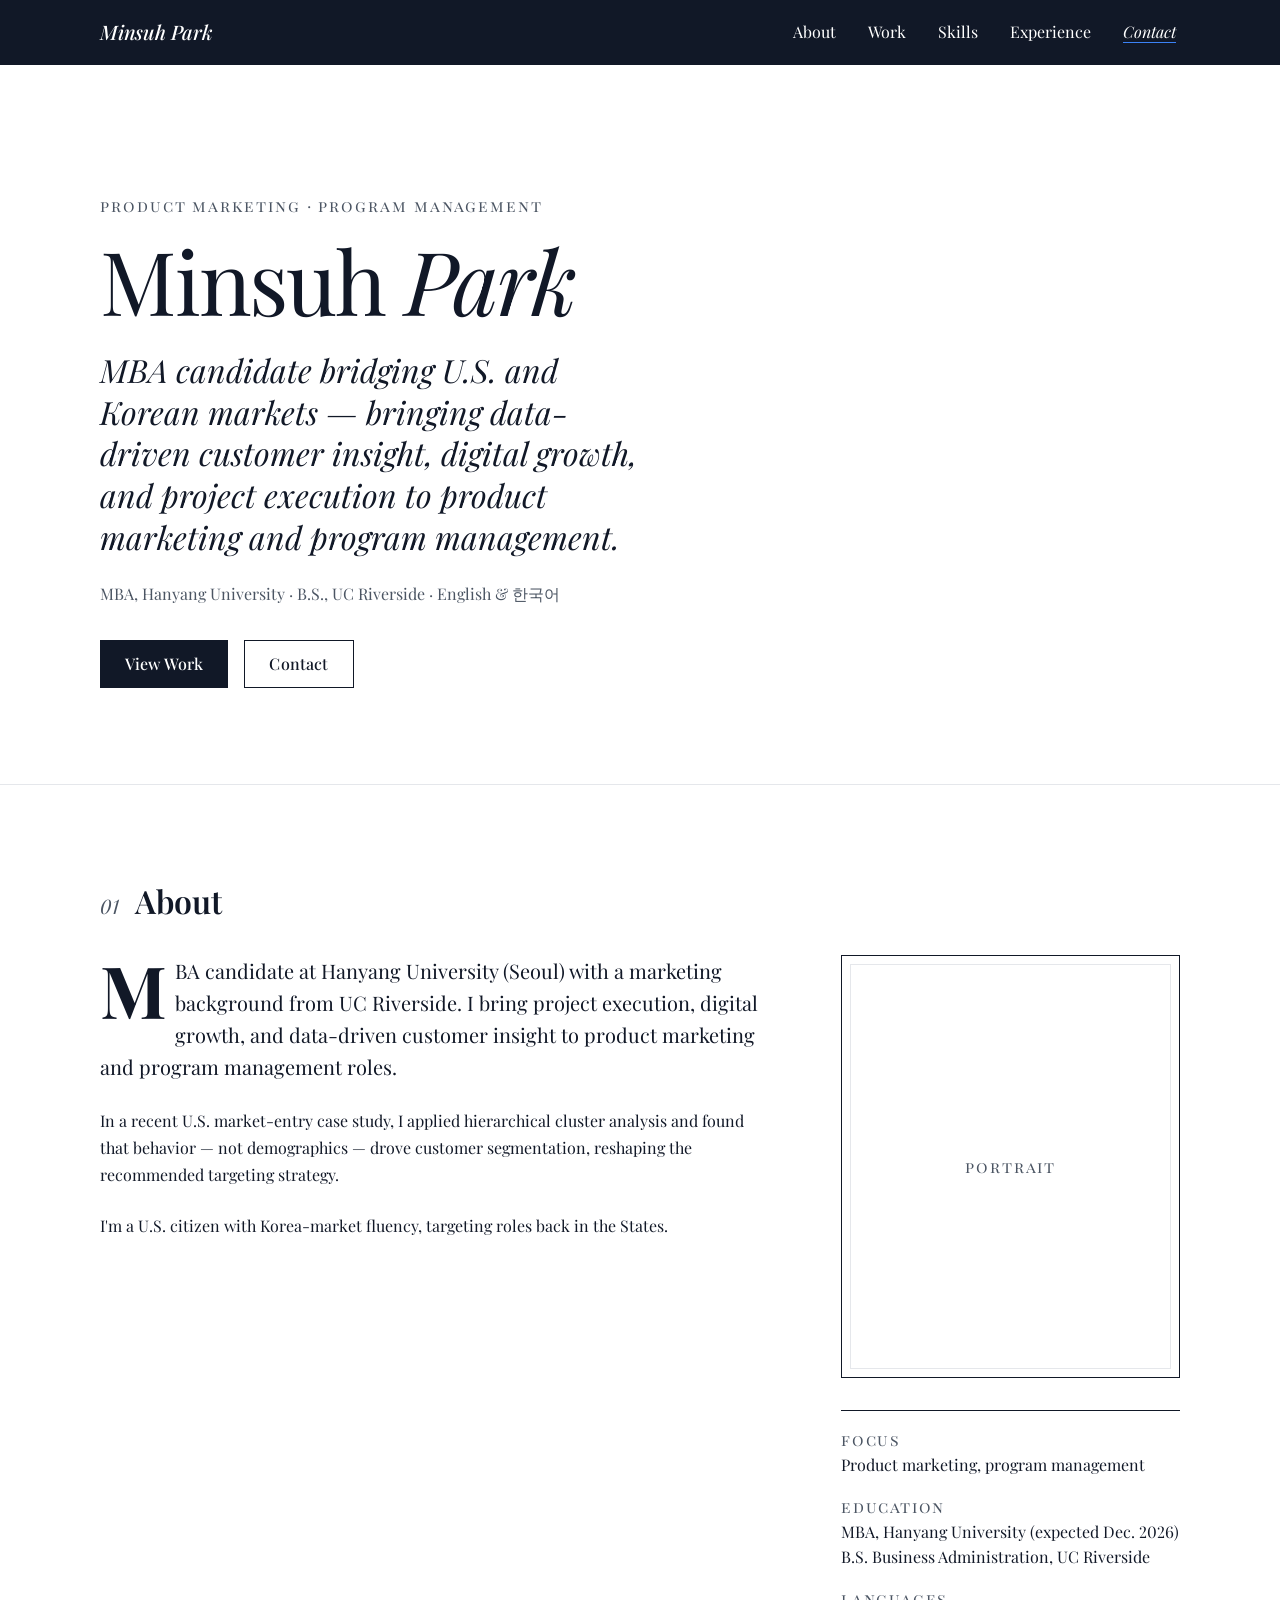
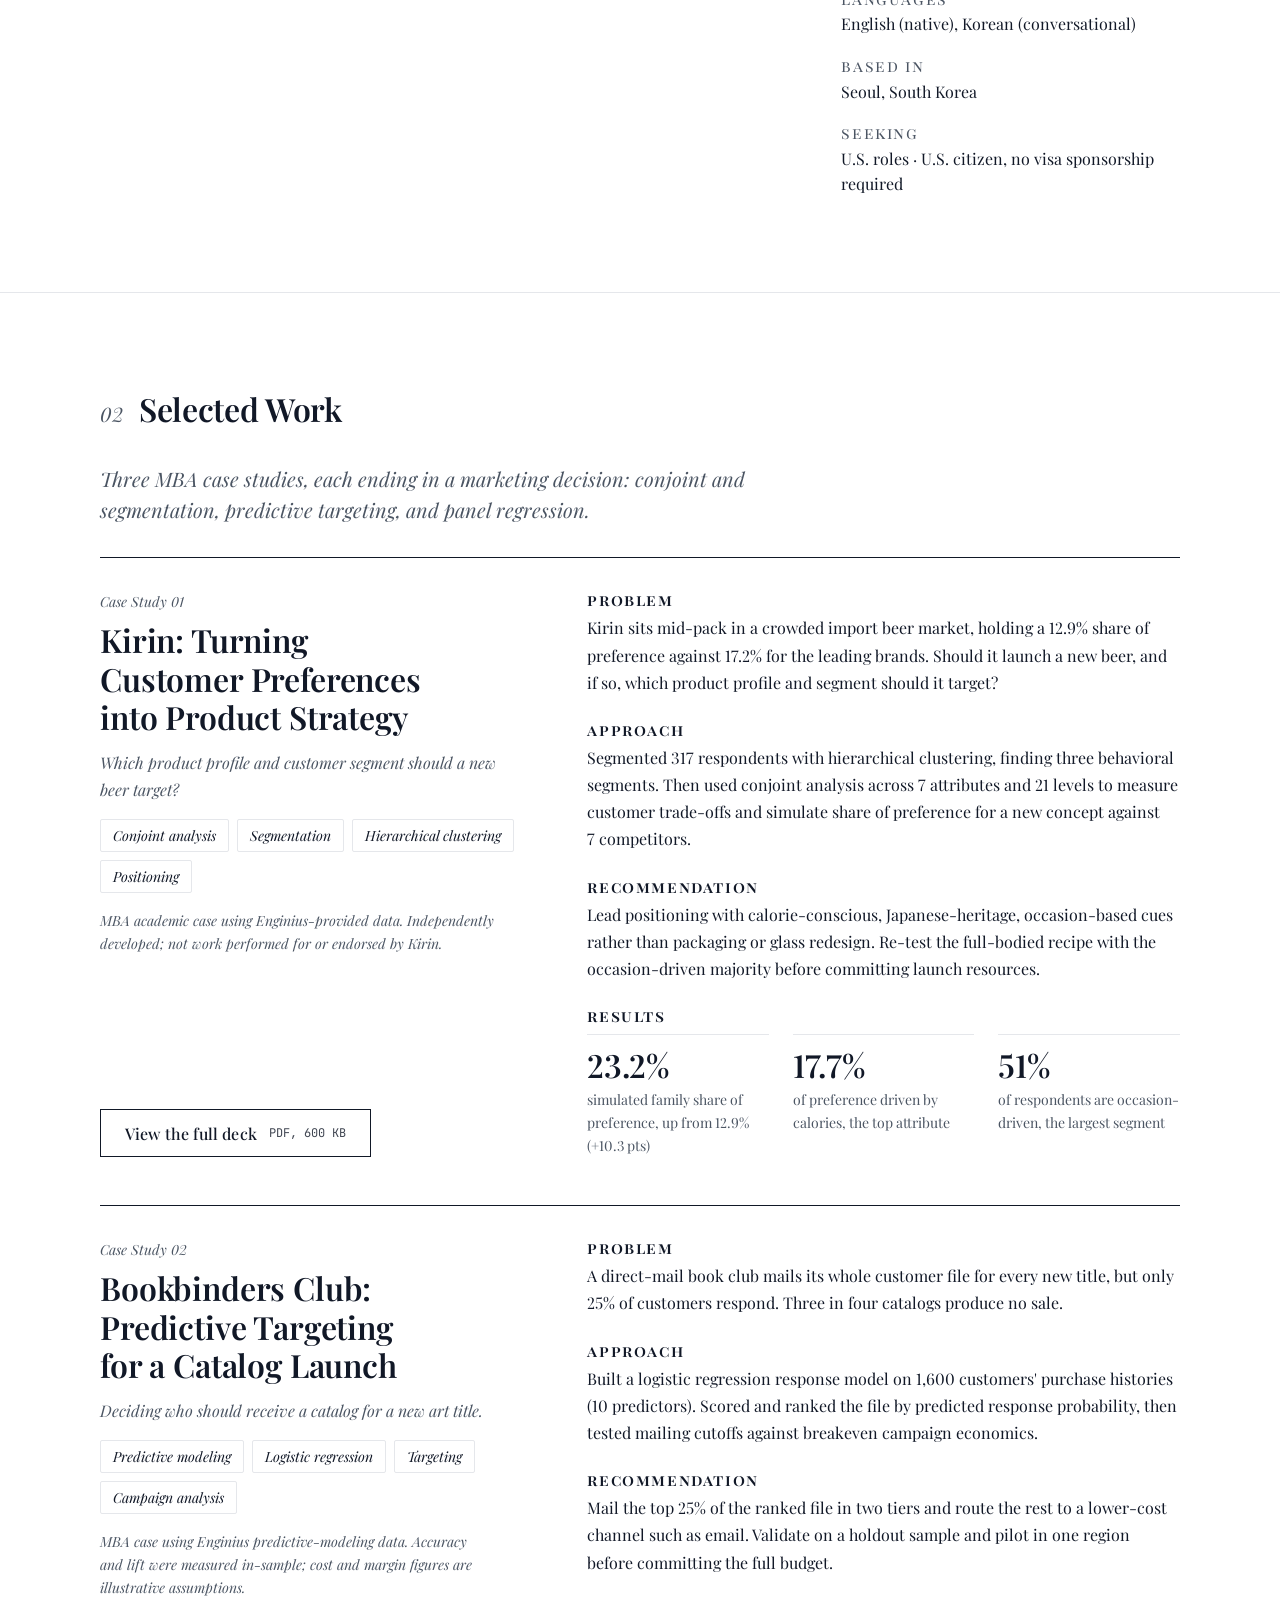
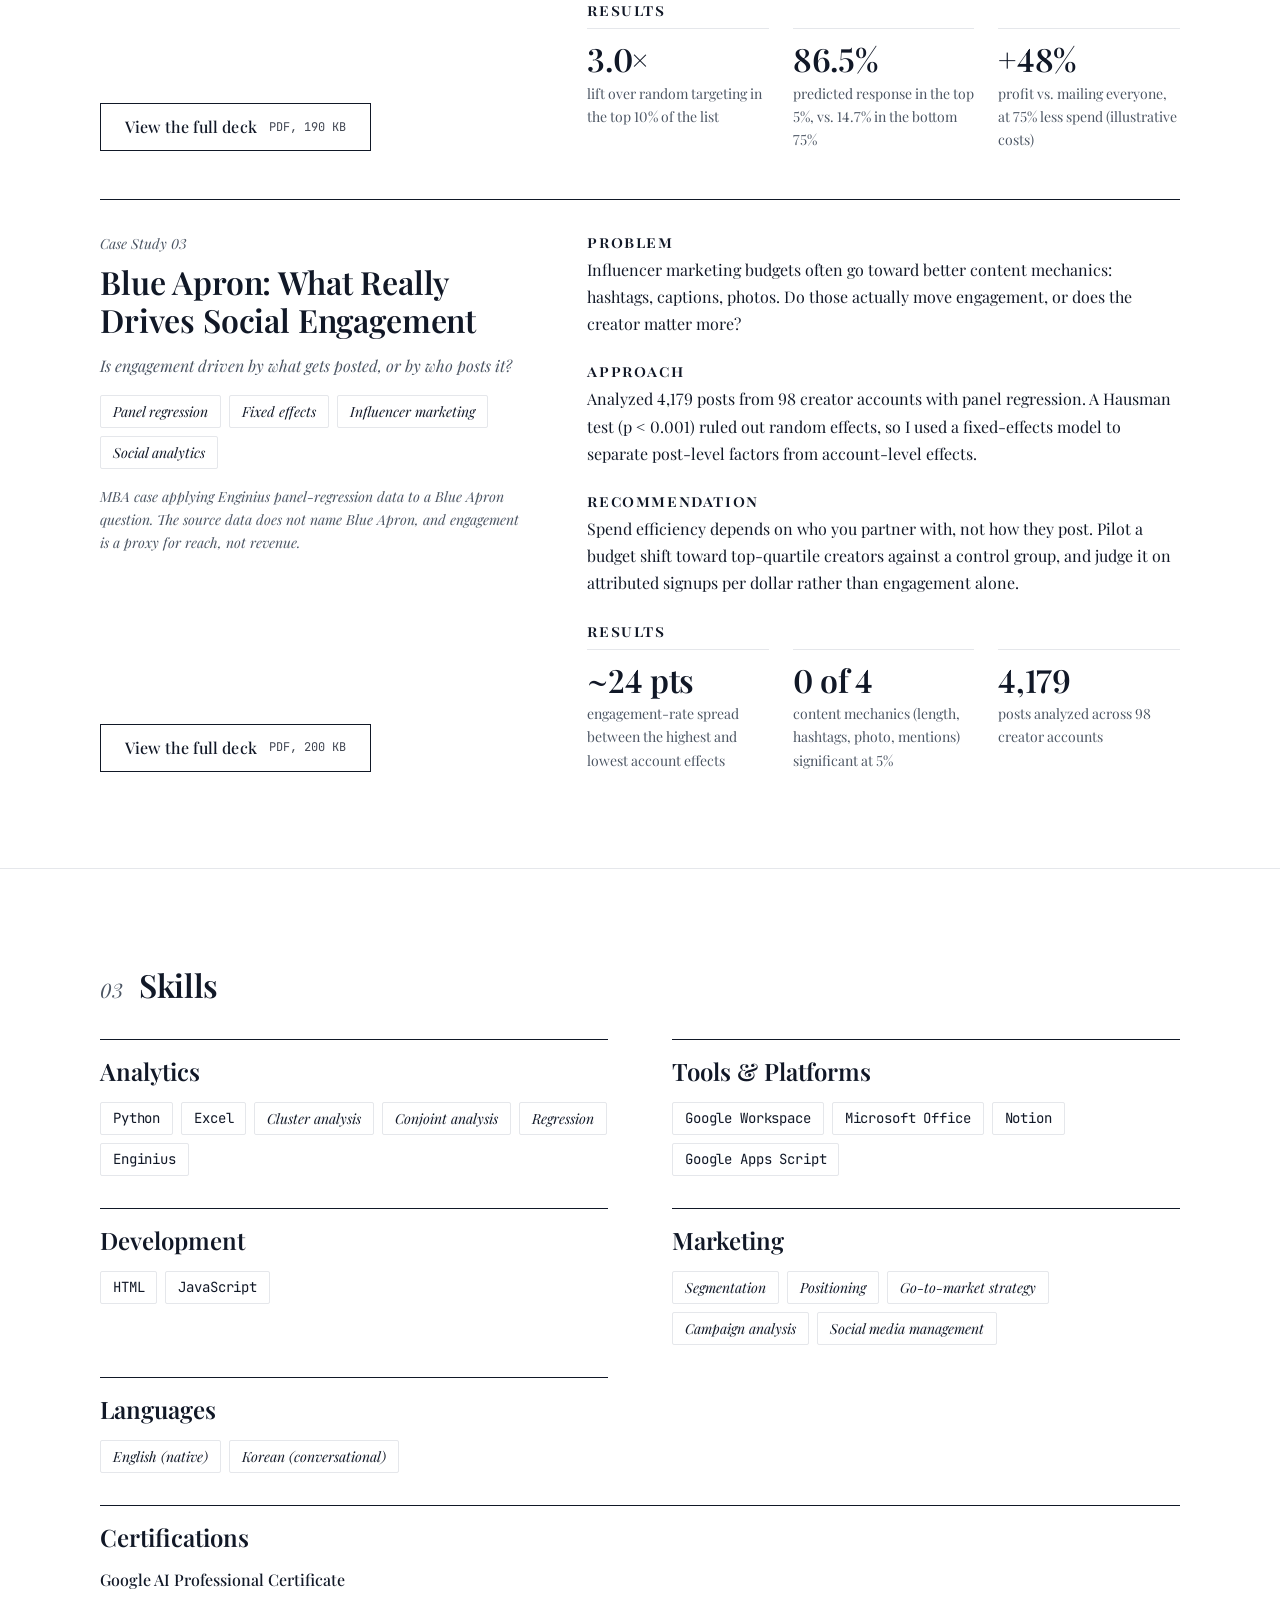
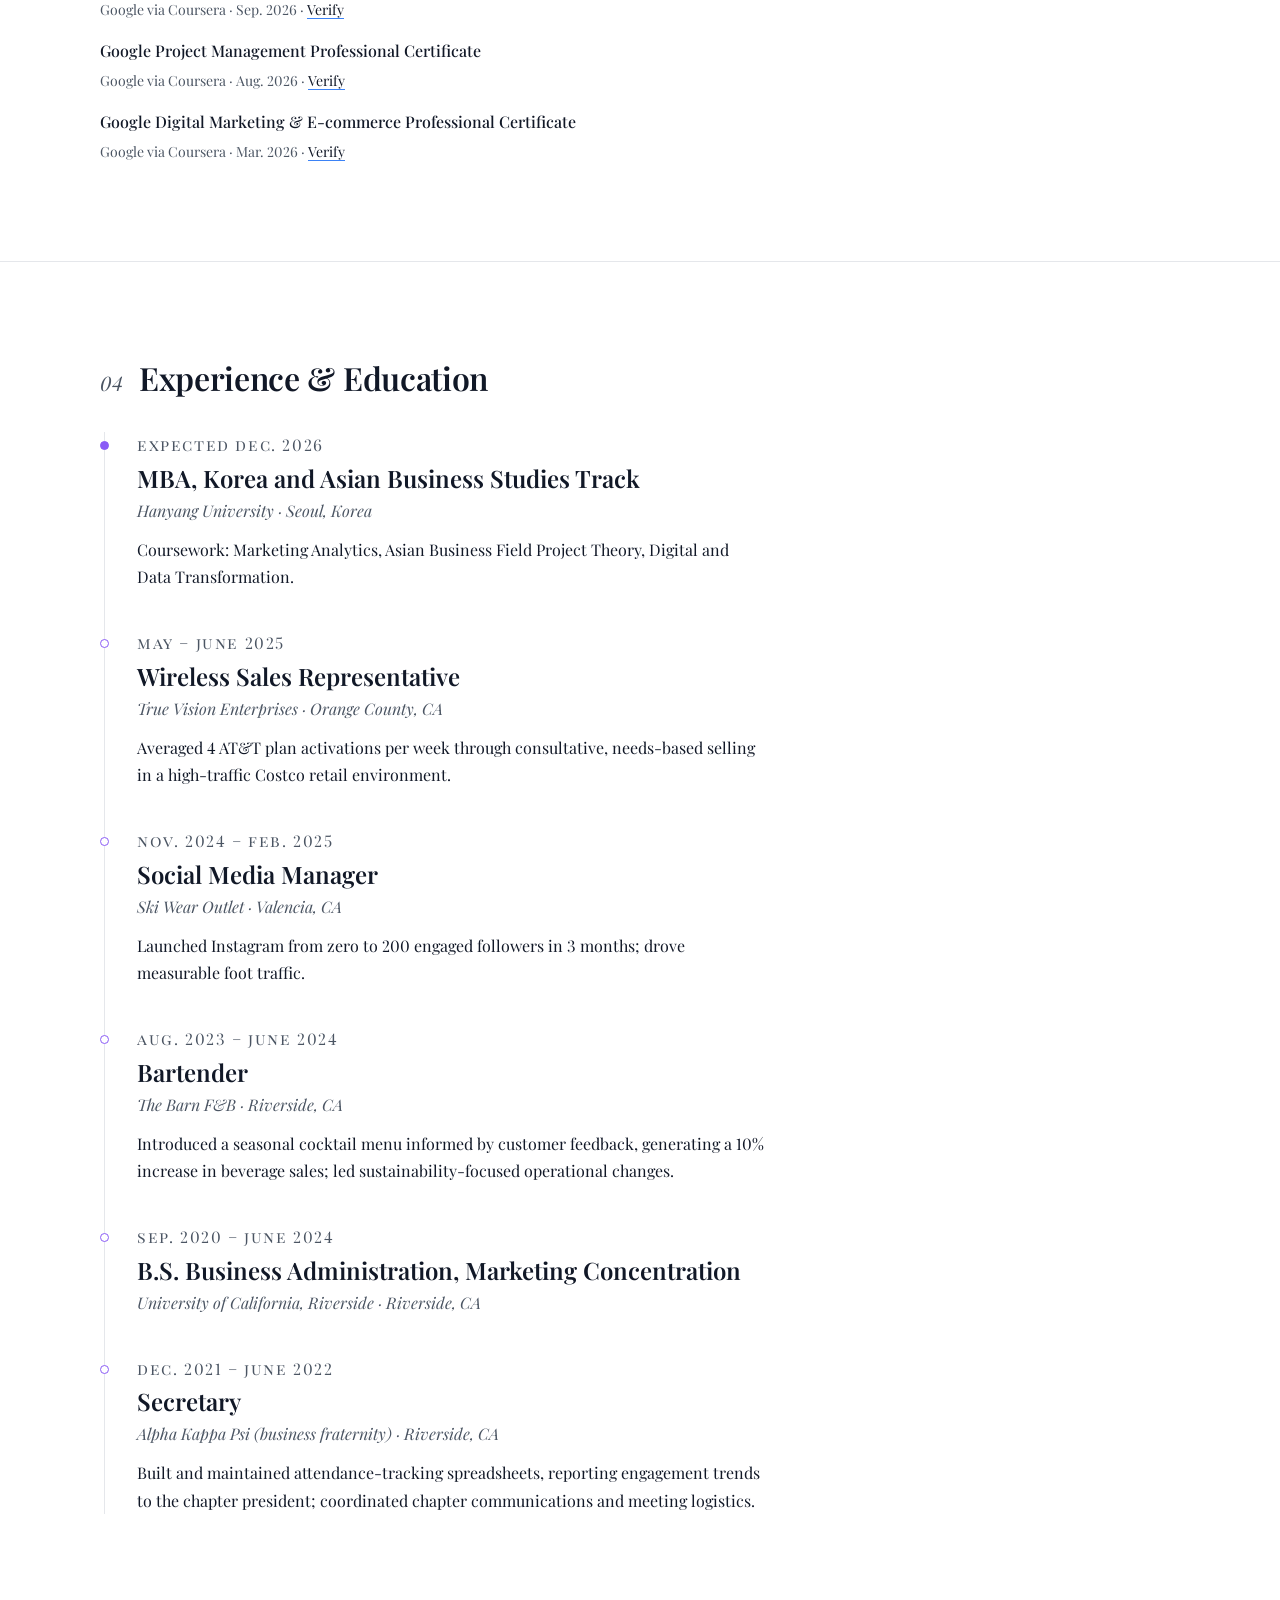
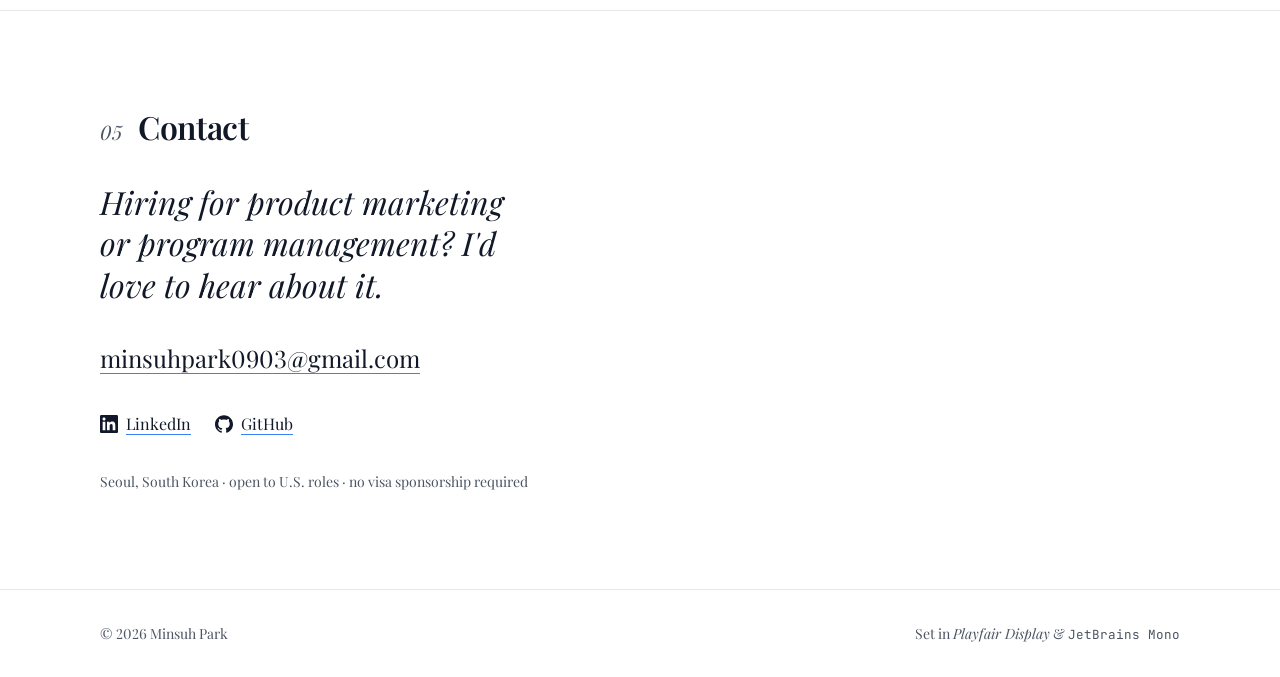
==== index.html @ 432aedeb "Add framed portrait slot to About sidebar 4:5 frame with a hairline ink border and narrow mat; shows" ====
<!doctype html>
<html lang="en">
<head>
  <meta charset="utf-8">
  <meta name="viewport" content="width=device-width, initial-scale=1">

  <!-- Mark that JS is available before first paint (used to collapse the mobile menu without a flash). -->
  <script>document.documentElement.classList.add("js");</script>

  <title>Minsuh Park — Product Marketing &amp; Program Management</title>
  <meta name="description" content="Minsuh Park is an MBA candidate at Hanyang University (Seoul) with a B.S. in Business Administration from UC Riverside, pursuing product marketing and program management roles in the U.S.">
  <meta name="author" content="Minsuh Park">
  <meta name="theme-color" content="#111827">
  <meta name="color-scheme" content="light">

  <!-- TODO: If you move the site (custom domain or a different repo name), update every URL below. -->
  <link rel="canonical" href="https://minsuh-park.github.io/portfolio/">

  <!-- Open Graph / social previews -->
  <meta property="og:type" content="website">
  <meta property="og:site_name" content="Minsuh Park">
  <meta property="og:title" content="Minsuh Park — Product Marketing &amp; Program Management">
  <meta property="og:description" content="MBA candidate bridging U.S. and Korean markets — bringing data-driven customer insight, digital growth, and project execution to product marketing and program management.">
  <meta property="og:url" content="https://minsuh-park.github.io/portfolio/">
  <meta property="og:locale" content="en_US">
  <!-- TODO: Add a 1200×630 PNG preview at assets/og-image.png, then uncomment the two lines below. -->
  <!-- <meta property="og:image" content="https://minsuh-park.github.io/portfolio/assets/og-image.png"> -->
  <!-- <meta property="og:image:alt" content="Minsuh Park — Product Marketing & Program Management"> -->
  <meta name="twitter:card" content="summary">
  <meta name="twitter:title" content="Minsuh Park — Product Marketing &amp; Program Management">
  <meta name="twitter:description" content="MBA candidate bridging U.S. and Korean markets — bringing data-driven customer insight, digital growth, and project execution to product marketing and program management.">

  <link rel="icon" href="favicon.svg" type="image/svg+xml">

  <!-- Fonts: Playfair Display (display + text) and JetBrains Mono (technical tags) -->
  <link rel="preconnect" href="https://fonts.googleapis.com">
  <link rel="preconnect" href="https://fonts.gstatic.com" crossorigin>
  <link rel="stylesheet" href="https://fonts.googleapis.com/css2?family=JetBrains+Mono:wght@400;500&family=Playfair+Display:ital,wght@0,400..900;1,400..900&display=swap">

  <!-- TODO: When you change CSS or JS, bump every "?v=" number (here, at the bottom of this file, and in 404.html) so browsers fetch the new files instead of a cached copy. -->
  <link rel="stylesheet" href="css/styles.css?v=10">

  <script type="application/ld+json">
  {
    "@context": "https://schema.org",
    "@type": "Person",
    "name": "Minsuh Park",
    "url": "https://minsuh-park.github.io/portfolio/",
    "jobTitle": "MBA Candidate, Hanyang University",
    "alumniOf": [
      { "@type": "CollegeOrUniversity", "name": "University of California, Riverside" },
      { "@type": "CollegeOrUniversity", "name": "Hanyang University" }
    ],
    "knowsLanguage": ["en", "ko"],
    "sameAs": [
      "https://www.linkedin.com/in/minsuhppark/",
      "https://github.com/minsuh-park"
    ]
  }
  </script>
</head>
<body>
  <a class="skip-link" href="#main">Skip to content</a>

  <header class="site-header">
    <div class="container site-header__inner">
      <a class="wordmark" href="#top" aria-label="Minsuh Park, back to top">Minsuh Park</a>

      <button class="nav-toggle" type="button" aria-expanded="false" aria-controls="site-nav">
        <span class="nav-toggle__label">Menu</span>
      </button>

      <nav id="site-nav" class="site-nav" aria-label="Primary">
        <ul class="site-nav__list">
          <li><a href="#about">About</a></li>
          <li><a href="#work">Work</a></li>
          <li><a href="#skills">Skills</a></li>
          <li><a href="#experience">Experience</a></li>
          <li><a href="#contact">Contact</a></li>
        </ul>
      </nav>
    </div>
  </header>

  <main id="main" tabindex="-1">

    <!-- ============================== HERO ============================== -->
    <section id="top" class="hero" aria-labelledby="hero-title">
      <div class="container">
        <p class="eyebrow">Product Marketing <span aria-hidden="true">·</span> Program Management</p>
        <h1 id="hero-title" class="hero__title">Minsuh <em>Park</em></h1>
        <p class="hero__dek">MBA candidate bridging U.S. and Korean markets — bringing data-driven customer insight, digital growth, and project execution to product marketing and program management.</p>
        <p class="hero__meta">
          MBA, Hanyang University <span aria-hidden="true">·</span>
          B.S., UC Riverside <span aria-hidden="true">·</span>
          English &amp; <span lang="ko">한국어</span>
        </p>
        <div class="hero__actions">
          <a class="btn btn--solid" href="#work">View Work</a>
          <a class="btn btn--outline" href="#contact">Contact</a>
        </div>
      </div>
    </section>

    <!-- ============================== ABOUT ============================== -->
    <section id="about" class="section" aria-labelledby="about-title">
      <div class="container">
        <header class="section-head">
          <span class="section-head__num" aria-hidden="true">01</span>
          <h2 id="about-title">About</h2>
        </header>

        <div class="about">
          <div class="about__body prose">
            <p class="lead">MBA candidate at Hanyang University (Seoul) with a marketing background from UC Riverside. I bring project execution, digital growth, and data-driven customer insight to product marketing and program management roles.</p>
            <p>In a recent U.S. market-entry case study, I applied hierarchical cluster analysis and found that behavior — not demographics — drove customer segmentation, reshaping the recommended targeting strategy.</p>
            <p>I'm a U.S. citizen with Korea-market fluency, targeting roles back in the States.</p>
          </div>

          <aside class="about__aside" aria-label="At a glance">
            <figure class="portrait">
              <div class="portrait__frame">
                <!--
                  TODO: Add your photo. Save it as assets/portrait.jpg (portrait orientation,
                  4:5 ratio, at least 800×1000px), then replace the <span> line below with:
                  <img src="assets/portrait.jpg" alt="Portrait of Minsuh Park" width="800" height="1000">
                -->
                <span class="portrait__placeholder" aria-hidden="true">Portrait</span>
              </div>
            </figure>
            <dl class="facts">
              <div><dt>Focus</dt><dd>Product marketing, program management</dd></div>
              <div><dt>Education</dt><dd>MBA, Hanyang University (expected Dec. 2026)<br>B.S. Business Administration, UC Riverside</dd></div>
              <div><dt>Languages</dt><dd>English (native), Korean (conversational)</dd></div>
              <div><dt>Based in</dt><dd>Seoul, South Korea</dd></div>
              <div><dt>Seeking</dt><dd>U.S. roles · U.S. citizen, no visa sponsorship required</dd></div>
            </dl>
          </aside>
        </div>
      </div>
    </section>

    <!-- ============================== WORK ============================== -->
    <section id="work" class="section" aria-labelledby="work-title">
      <div class="container">
        <header class="section-head">
          <span class="section-head__num" aria-hidden="true">02</span>
          <h2 id="work-title">Selected Work</h2>
        </header>
        <p class="section-intro">Three MBA case studies, each ending in a marketing decision: conjoint and segmentation, predictive targeting, and panel regression.</p>

        <!-- Project cards are rendered from js/data.js. TODO: Edit your projects there, not here. -->
        <div id="projects" class="projects"></div>
        <noscript>
          <p class="section-intro">Please enable JavaScript to view the case studies, or <a href="#contact">get in touch</a> and I'll send them over.</p>
        </noscript>
      </div>
    </section>

    <!-- ============================== SKILLS ============================== -->
    <section id="skills" class="section" aria-labelledby="skills-title">
      <div class="container">
        <header class="section-head">
          <span class="section-head__num" aria-hidden="true">03</span>
          <h2 id="skills-title">Skills</h2>
        </header>

        <!-- Use class "badge badge--mono" for software and code; plain "badge" for methods. -->
        <div class="skills">
          <div class="skill-group">
            <h3>Analytics</h3>
            <ul class="badges">
              <li class="badge badge--mono">Python</li>
              <li class="badge badge--mono">Excel</li>
              <li class="badge">Cluster analysis</li>
              <li class="badge">Conjoint analysis</li>
              <li class="badge">Regression</li>
              <li class="badge badge--mono">Enginius</li>
            </ul>
          </div>
          <div class="skill-group">
            <h3>Tools &amp; Platforms</h3>
            <ul class="badges">
              <li class="badge badge--mono">Google Workspace</li>
              <li class="badge badge--mono">Microsoft Office</li>
              <li class="badge badge--mono">Notion</li>
              <li class="badge badge--mono">Google Apps Script</li>
            </ul>
          </div>
          <div class="skill-group">
            <h3>Development</h3>
            <ul class="badges">
              <li class="badge badge--mono">HTML</li>
              <li class="badge badge--mono">JavaScript</li>
            </ul>
          </div>
          <div class="skill-group">
            <h3>Marketing</h3>
            <ul class="badges">
              <li class="badge">Segmentation</li>
              <li class="badge">Positioning</li>
              <li class="badge">Go-to-market strategy</li>
              <li class="badge">Campaign analysis</li>
              <li class="badge">Social media management</li>
            </ul>
          </div>
          <div class="skill-group">
            <h3>Languages</h3>
            <ul class="badges">
              <li class="badge">English (native)</li>
              <li class="badge">Korean (conversational)</li>
            </ul>
          </div>
          <div class="skill-group skill-group--wide">
            <h3>Certifications</h3>
            <!-- "Verify" opens Coursera's official verification page for each certificate. Newest first. -->
            <ul class="certs">
              <li class="cert">
                <p class="cert__title">Google AI Professional Certificate</p>
                <p class="cert__meta">Google via Coursera <span aria-hidden="true">·</span> <time datetime="2026-09">Sep. 2026</time> <span aria-hidden="true">·</span> <a href="https://coursera.org/verify/professional-cert/HJYJG1BG2DRU" aria-label="Verify Google AI certificate on Coursera">Verify</a></p>
              </li>
              <li class="cert">
                <p class="cert__title">Google Project Management Professional Certificate</p>
                <p class="cert__meta">Google via Coursera <span aria-hidden="true">·</span> <time datetime="2026-08">Aug. 2026</time> <span aria-hidden="true">·</span> <a href="https://coursera.org/verify/professional-cert/1S9LH8ZTYSX2" aria-label="Verify Google Project Management certificate on Coursera">Verify</a></p>
              </li>
              <li class="cert">
                <p class="cert__title">Google Digital Marketing &amp; E-commerce Professional Certificate</p>
                <p class="cert__meta">Google via Coursera <span aria-hidden="true">·</span> <time datetime="2026-03">Mar. 2026</time> <span aria-hidden="true">·</span> <a href="https://coursera.org/verify/professional-cert/EYVK1412E1H7" aria-label="Verify Google Digital Marketing &amp; E-commerce certificate on Coursera">Verify</a></p>
              </li>
            </ul>
          </div>
        </div>
      </div>
    </section>

    <!-- ======================= EXPERIENCE & EDUCATION ======================= -->
    <section id="experience" class="section" aria-labelledby="experience-title">
      <div class="container">
        <header class="section-head">
          <span class="section-head__num" aria-hidden="true">04</span>
          <h2 id="experience-title">Experience &amp; Education</h2>
        </header>

        <ol class="timeline">
          <li class="timeline__item timeline__item--current">
            <p class="timeline__date">Expected <time datetime="2026-12">Dec. 2026</time></p>
            <h3 class="timeline__title">MBA, Korea and Asian Business Studies Track</h3>
            <p class="timeline__org">Hanyang University · Seoul, Korea</p>
            <p>Coursework: Marketing Analytics, Asian Business Field Project Theory, Digital and Data Transformation.</p>
          </li>
          <li class="timeline__item">
            <p class="timeline__date"><time datetime="2025-05">May</time> – <time datetime="2025-06">June 2025</time></p>
            <h3 class="timeline__title">Wireless Sales Representative</h3>
            <p class="timeline__org">True Vision Enterprises · Orange County, CA</p>
            <p>Averaged 4 AT&amp;T plan activations per week through consultative, needs-based selling in a high-traffic Costco retail environment.</p>
          </li>
          <li class="timeline__item">
            <p class="timeline__date"><time datetime="2024-11">Nov. 2024</time> – <time datetime="2025-02">Feb. 2025</time></p>
            <h3 class="timeline__title">Social Media Manager</h3>
            <p class="timeline__org">Ski Wear Outlet · Valencia, CA</p>
            <p>Launched Instagram from zero to 200 engaged followers in 3 months; drove measurable foot traffic.</p>
          </li>
          <li class="timeline__item">
            <p class="timeline__date"><time datetime="2023-08">Aug. 2023</time> – <time datetime="2024-06">June 2024</time></p>
            <h3 class="timeline__title">Bartender</h3>
            <p class="timeline__org">The Barn F&amp;B · Riverside, CA</p>
            <p>Introduced a seasonal cocktail menu informed by customer feedback, generating a 10% increase in beverage sales; led sustainability-focused operational changes.</p>
          </li>
          <li class="timeline__item">
            <p class="timeline__date"><time datetime="2020-09">Sep. 2020</time> – <time datetime="2024-06">June 2024</time></p>
            <h3 class="timeline__title">B.S. Business Administration, Marketing Concentration</h3>
            <p class="timeline__org">University of California, Riverside · Riverside, CA</p>
          </li>
          <li class="timeline__item">
            <p class="timeline__date"><time datetime="2021-12">Dec. 2021</time> – <time datetime="2022-06">June 2022</time></p>
            <h3 class="timeline__title">Secretary</h3>
            <p class="timeline__org">Alpha Kappa Psi (business fraternity) · Riverside, CA</p>
            <p>Built and maintained attendance-tracking spreadsheets, reporting engagement trends to the chapter president; coordinated chapter communications and meeting logistics.</p>
          </li>
        </ol>
      </div>
    </section>

    <!-- ============================== CONTACT ============================== -->
    <section id="contact" class="section section--contact" aria-labelledby="contact-title">
      <div class="container">
        <header class="section-head">
          <span class="section-head__num" aria-hidden="true">05</span>
          <h2 id="contact-title">Contact</h2>
        </header>

        <p class="contact__statement">Hiring for product marketing or program management? I'd love to hear about it.</p>

        <p class="contact__email">
          <a href="mailto:minsuhpark0903@gmail.com">minsuhpark0903@gmail.com</a>
        </p>

        <ul class="contact__links">
          <li><a class="contact__link" href="https://www.linkedin.com/in/minsuhppark/" rel="me"><svg class="icon" viewBox="0 0 24 24" width="18" height="18" aria-hidden="true" focusable="false"><path fill="currentColor" d="M20.447 20.452h-3.554v-5.569c0-1.328-.027-3.037-1.852-3.037-1.853 0-2.136 1.445-2.136 2.939v5.667H9.351V9h3.414v1.561h.046c.477-.9 1.637-1.85 3.37-1.85 3.601 0 4.267 2.37 4.267 5.455v6.286zM5.337 7.433c-1.144 0-2.063-.926-2.063-2.065 0-1.138.92-2.063 2.063-2.063 1.14 0 2.064.925 2.064 2.063 0 1.139-.925 2.065-2.064 2.065zm1.782 13.019H3.555V9h3.564v11.452zM22.225 0H1.771C.792 0 0 .774 0 1.729v20.542C0 23.227.792 24 1.771 24h20.451C23.2 24 24 23.227 24 22.271V1.729C24 .774 23.2 0 22.222 0h.003z"/></svg><span>LinkedIn</span></a></li>
          <li><a class="contact__link" href="https://github.com/minsuh-park" rel="me"><svg class="icon" viewBox="0 0 24 24" width="18" height="18" aria-hidden="true" focusable="false"><path fill="currentColor" d="M12 .297c-6.63 0-12 5.373-12 12 0 5.303 3.438 9.8 8.205 11.385.6.113.82-.258.82-.577 0-.285-.01-1.04-.015-2.04-3.338.724-4.042-1.61-4.042-1.61C4.422 18.07 3.633 17.7 3.633 17.7c-1.087-.744.084-.729.084-.729 1.205.084 1.838 1.236 1.838 1.236 1.07 1.835 2.809 1.305 3.495.998.108-.776.417-1.305.76-1.605-2.665-.3-5.466-1.332-5.466-5.93 0-1.31.465-2.38 1.235-3.22-.135-.303-.54-1.523.105-3.176 0 0 1.005-.322 3.3 1.23.96-.267 1.98-.399 3-.405 1.02.006 2.04.138 3 .405 2.28-1.552 3.285-1.23 3.285-1.23.645 1.653.24 2.873.12 3.176.765.84 1.23 1.91 1.23 3.22 0 4.61-2.805 5.625-5.475 5.92.42.36.81 1.096.81 2.22 0 1.606-.015 2.896-.015 3.286 0 .315.21.69.825.57C20.565 22.092 24 17.592 24 12.297c0-6.627-5.373-12-12-12"/></svg><span>GitHub</span></a></li>
          <!-- TODO: Optional, link a résumé PDF, e.g. <li><a href="assets/resume.pdf">Résumé (PDF)</a></li> -->
        </ul>

        <p class="contact__location">Seoul, South Korea <span aria-hidden="true">·</span> open to U.S. roles <span aria-hidden="true">·</span> no visa sponsorship required</p>
      </div>
    </section>
  </main>

  <footer class="site-footer">
    <div class="container site-footer__inner">
      <p>© <span id="year">2026</span> Minsuh Park</p>
      <p class="site-footer__colophon">Set in <em>Playfair Display</em> &amp; <span class="mono">JetBrains Mono</span></p>
    </div>
  </footer>

  <script src="js/data.js?v=10"></script>
  <script src="js/main.js?v=10"></script>
</body>
</html>
---- css/styles.css ----
/* ==========================================================================
   Minsuh Park — Portfolio
   "Refined" editorial design system
   Typography carries the hierarchy; color is reserved for interaction.
   ========================================================================== */

/* ---------- Design tokens ---------- */
:root {
  /* Typefaces */
  --font-serif: "Playfair Display", Georgia, "Times New Roman", serif;
  --font-mono: "JetBrains Mono", ui-monospace, SFMono-Regular, Menlo, Consolas, monospace;

  /* Type scale: 12 / 14 / 16 / 20 / 24 / 32 (+ one fluid display size for the hero name) */
  --text-12: 0.75rem;
  --text-14: 0.875rem;
  --text-16: 1rem;
  --text-20: 1.25rem;
  --text-24: 1.5rem;
  --text-32: 2rem;
  --text-display: clamp(3rem, 1.75rem + 6vw, 5.5rem);

  /* Line heights: small serif text gets extra leading */
  --leading-tight: 1.15;
  --leading-heading: 1.25;
  --leading-body: 1.7;
  --leading-small: 1.65;

  /* Color — used sparingly */
  --color-primary: #3B82F6;   /* links + key interactive elements */
  --color-secondary: #8B5CF6; /* sparing accents */
  --color-success: #16A34A;   /* feedback only */
  --color-warning: #D97706;   /* feedback only */
  --color-danger: #DC2626;    /* feedback only */
  --color-surface: #FFFFFF;
  --color-text: #111827;
  --color-muted: #4B5563;     /* 7.6:1 on white, AA at every size */
  --color-rule: #E5E7EB;      /* hairlines */

  /* Spacing: 4px base unit */
  --space-1: 4px;
  --space-2: 8px;
  --space-3: 12px;
  --space-4: 16px;
  --space-5: 24px;
  --space-6: 32px;
  --section-gap: calc(var(--space-6) * 2);   /* 64px on mobile */

  /* Measures */
  --measure: 66ch;
  --wide: 1080px;
  --gutter: var(--space-4);
  --header-h: 64px;
}

@media (min-width: 768px) {
  :root {
    --section-gap: calc(var(--space-6) * 3); /* 96px */
    --gutter: var(--space-6);
  }
}

/* ---------- Reset & base ---------- */
*,
*::before,
*::after {
  box-sizing: border-box;
}

html {
  color-scheme: light;
  -webkit-text-size-adjust: 100%;
  text-size-adjust: 100%;
}

@media (prefers-reduced-motion: no-preference) {
  html {
    scroll-behavior: smooth;
  }
}

body {
  margin: 0;
  background: var(--color-surface);
  color: var(--color-text);
  font-family: var(--font-serif);
  font-size: var(--text-16);
  font-weight: 400;
  line-height: var(--leading-body);
  font-variant-numeric: lining-nums;
  text-rendering: optimizeLegibility;
  -webkit-font-smoothing: antialiased;
}

h1, h2, h3, h4, p, ul, ol, dl, dd, figure {
  margin: 0;
}

ul[class],
ol[class] {
  list-style: none;
  padding: 0;
}

img,
svg {
  display: block;
  max-width: 100%;
  height: auto;
}

h1, h2, h3, h4 {
  font-family: var(--font-serif);
  line-height: var(--leading-heading);
  text-wrap: balance;
}

p {
  text-wrap: pretty;
}

em {
  font-style: italic;
}

.mono {
  font-family: var(--font-mono);
  font-size: 0.9em;
}

/* Sections land below the sticky header */
section[id] {
  scroll-margin-top: var(--header-h);
}

main:focus,
h1[tabindex="-1"]:focus,
h2[tabindex="-1"]:focus {
  outline: none;
}

/* ---------- Links & focus (every interactive element) ---------- */
a {
  color: inherit;
  text-decoration-line: underline;
  text-decoration-color: var(--color-primary);
  text-decoration-thickness: 1px;
  text-underline-offset: 0.22em;
  transition: text-decoration-thickness 0.15s ease, color 0.15s ease;
}

a:hover {
  text-decoration-thickness: 2px;
}

a:active {
  color: var(--color-muted);
}

:focus-visible {
  outline: 2px solid var(--color-primary);
  outline-offset: 3px;
  border-radius: 2px;
}

.skip-link {
  position: absolute;
  left: var(--space-4);
  top: -100px;
  z-index: 100;
  padding: var(--space-2) var(--space-4);
  background: var(--color-text);
  color: var(--color-surface);
  text-decoration: none;
}

.skip-link:focus {
  top: var(--space-4);
}

/* ---------- Layout ---------- */
.container {
  width: 100%;
  max-width: calc(var(--wide) + var(--gutter) * 2);
  margin-inline: auto;
  padding-inline: var(--gutter);
}

.section {
  padding-block: var(--section-gap);
  border-top: 1px solid var(--color-rule);
}

/* ---------- Header & navigation ---------- */
.site-header {
  position: sticky;
  top: 0;
  z-index: 50;
  /* Inverted: ink background, paper-white text */
  background: var(--color-text);
  color: var(--color-surface);
  border-bottom: 1px solid var(--color-text);
}

.site-header a:active {
  color: #D1D5DB; /* stays legible on the dark header */
}

.site-header__inner {
  display: flex;
  flex-wrap: wrap;
  align-items: center;
  justify-content: space-between;
  min-height: var(--header-h);
  column-gap: var(--space-5);
}

.wordmark {
  font-size: var(--text-20);
  font-style: italic;
  font-weight: 500;
  letter-spacing: -0.01em;
  text-decoration: none;
  padding-block: var(--space-2);
}

.wordmark:hover {
  text-decoration-line: underline;
}

.nav-toggle {
  display: none;
  font: inherit;
  font-size: var(--text-16);
  color: var(--color-surface);
  background: transparent;
  border: 1px solid var(--color-surface);
  border-radius: 0;
  min-height: 44px;
  padding: var(--space-2) var(--space-4);
  cursor: pointer;
  transition: background-color 0.15s ease, color 0.15s ease;
}

.nav-toggle:hover {
  background: var(--color-surface);
  color: var(--color-text);
}

.nav-toggle:active {
  transform: translateY(1px);
}

.site-nav__list {
  display: flex;
  flex-wrap: wrap;
  gap: var(--space-1) var(--space-5);
}

.site-nav a {
  display: inline-block;
  padding: var(--space-2) var(--space-1);
  font-size: var(--text-16);
  text-decoration-color: transparent;
}

.site-nav a:hover {
  text-decoration-color: var(--color-primary);
}

.site-nav a[aria-current="true"] {
  font-style: italic;
  text-decoration-color: var(--color-primary);
}

/* Mobile menu: only collapses when JS is available to open it */
@media (max-width: 767px) {
  .js .nav-toggle {
    display: inline-flex;
    align-items: center;
  }

  .js .site-nav {
    display: none;
    flex-basis: 100%;
    padding-bottom: var(--space-4);
  }

  .js .site-nav[data-open="true"] {
    display: block;
  }

  .js .site-nav__list {
    flex-direction: column;
    gap: 0;
  }

  .js .site-nav a {
    display: block;
    padding: var(--space-3) 0;
    font-size: var(--text-20);
    border-bottom: 1px solid rgba(255, 255, 255, 0.15);
  }

  /* Without JS the nav simply wraps below the wordmark */
  .site-nav {
    padding-bottom: var(--space-2);
  }
}

/* ---------- Buttons ---------- */
.btn {
  display: inline-flex;
  align-items: center;
  justify-content: center;
  min-height: 48px;
  padding: var(--space-3) var(--space-5);
  border: 1px solid var(--color-text);
  font-family: var(--font-serif);
  font-size: var(--text-16);
  font-weight: 500;
  letter-spacing: 0.01em;
  line-height: 1.2;
  text-decoration: none;
  cursor: pointer;
  transition: background-color 0.2s ease, color 0.2s ease;
}

.btn--solid {
  background: var(--color-text);
  color: var(--color-surface);
}

.btn--solid:hover {
  background: var(--color-surface);
  color: var(--color-text);
}

.btn--outline {
  background: transparent;
  color: var(--color-text);
}

.btn--outline:hover {
  background: var(--color-text);
  color: var(--color-surface);
}

.btn:active {
  transform: translateY(1px);
}

.btn:focus-visible {
  outline-offset: 4px;
}

/* ---------- Typographic helpers ---------- */
.eyebrow {
  font-size: var(--text-16); /* small caps render at roughly 14px visually */
  line-height: var(--leading-small);
  font-variant-caps: all-small-caps;
  letter-spacing: 0.12em;
  color: var(--color-muted);
}

.section-head {
  display: flex;
  align-items: baseline;
  gap: var(--space-4);
  margin-bottom: var(--space-6);
}

.section-head__num {
  font-size: var(--text-20);
  font-style: italic;
  font-weight: 400;
  color: var(--color-muted);
}

.section-head h2 {
  font-size: var(--text-32);
  font-weight: 600;
  letter-spacing: -0.01em;
}

.section-intro {
  max-width: var(--measure);
  margin-bottom: var(--space-6);
  font-size: var(--text-20);
  font-style: italic;
  line-height: 1.55;
  color: var(--color-muted);
}

.prose {
  max-width: var(--measure);
}

.prose > * + * {
  margin-top: var(--space-5);
}

/* ---------- Hero ---------- */
.hero {
  padding-block: calc(var(--section-gap) + var(--space-6)) var(--section-gap);
}

.hero__title {
  margin-top: var(--space-4);
  font-size: var(--text-display);
  font-weight: 400;
  line-height: 1.02;
  letter-spacing: -0.025em;
}

.hero__title em {
  font-weight: 400;
}

.hero__dek {
  max-width: 30ch;
  margin-top: var(--space-5);
  font-size: var(--text-24);
  font-style: italic;
  line-height: 1.4;
}

.hero__meta {
  margin-top: var(--space-5);
  font-size: var(--text-14);
  line-height: var(--leading-small);
  color: var(--color-muted);
}

.hero__actions {
  display: flex;
  flex-wrap: wrap;
  gap: var(--space-4);
  margin-top: var(--space-6);
}

@media (min-width: 768px) {
  .hero__dek {
    font-size: var(--text-32);
    line-height: 1.3;
  }

  .hero__meta {
    font-size: var(--text-16);
  }
}

/* ---------- About ---------- */
.about {
  display: grid;
  gap: var(--space-6);
}

.lead {
  font-size: var(--text-20);
  line-height: 1.6;
}

.lead::first-letter {
  float: left;
  margin: 0.06em var(--space-2) 0 0;
  font-size: 3.6em;
  font-weight: 700;
  line-height: 0.85;
}

/* Portrait: hairline ink frame with a narrow white mat, 4:5 ratio */
.portrait {
  max-width: 280px;
  margin: 0 0 var(--space-6);
}

.portrait__frame {
  aspect-ratio: 4 / 5;
  padding: var(--space-2);
  border: 1px solid var(--color-text);
  background: var(--color-surface);
}

.portrait__frame img {
  display: block;
  width: 100%;
  height: 100%;
  object-fit: cover;
}

.portrait__placeholder {
  display: grid;
  place-items: center;
  width: 100%;
  height: 100%;
  border: 1px solid var(--color-rule);
  font-variant-caps: all-small-caps;
  letter-spacing: 0.12em;
  color: var(--color-muted);
}

.facts {
  display: grid;
  gap: var(--space-4);
  padding-top: var(--space-4);
  border-top: 1px solid var(--color-text);
}

.facts dt {
  font-variant-caps: all-small-caps;
  letter-spacing: 0.1em;
  color: var(--color-muted);
  line-height: var(--leading-small);
}

.facts dd {
  font-size: var(--text-16);
  line-height: 1.55;
}

@media (min-width: 900px) {
  .portrait {
    max-width: none;
  }

  .about {
    grid-template-columns: minmax(0, 2fr) minmax(0, 1fr);
    gap: calc(var(--space-6) * 2);
    align-items: start;
  }
}

/* ---------- Projects ---------- */
.projects {
  display: grid;
}

.project {
  display: grid;
  gap: var(--space-5);
  padding-block: var(--space-6);
  border-top: 1px solid var(--color-text);
}

.project:last-child {
  padding-bottom: 0;
}

.project__index {
  font-size: var(--text-14);
  font-style: italic;
  line-height: var(--leading-small);
  color: var(--color-muted);
}

.project__title {
  margin-top: var(--space-2);
  font-size: var(--text-24);
  font-weight: 600;
  letter-spacing: -0.005em;
}

.project__summary {
  margin-top: var(--space-3);
  font-style: italic;
  color: var(--color-muted);
}

.project__label {
  margin-bottom: var(--space-1);
  font-size: var(--text-16);
  font-weight: 600;
  font-variant-caps: all-small-caps;
  letter-spacing: 0.1em;
}

.project__details {
  display: grid;
  gap: var(--space-5);
}

.metrics {
  display: grid;
  grid-template-columns: repeat(auto-fit, minmax(140px, 1fr));
  gap: var(--space-4) var(--space-5);
  margin-top: var(--space-2);
}

.metric {
  padding-top: var(--space-3);
  border-top: 1px solid var(--color-rule);
}

.metric__value {
  display: block;
  font-size: var(--text-32);
  font-weight: 600;
  line-height: var(--leading-tight);
  letter-spacing: -0.01em;
}

.metric__label {
  display: block;
  margin-top: var(--space-1);
  font-size: var(--text-14);
  line-height: var(--leading-small);
  color: var(--color-muted);
}

.project .badges {
  margin-top: var(--space-4);
}

.project__note {
  margin-top: var(--space-4);
  font-size: var(--text-14);
  font-style: italic;
  line-height: var(--leading-small);
  color: var(--color-muted);
}

.project__intro {
  display: flex;
  flex-direction: column;
  align-items: flex-start;
}

.project__link {
  gap: var(--space-3);
  margin-top: var(--space-5);
}

.project__link-meta {
  font-family: var(--font-mono);
  font-size: var(--text-12);
  font-weight: 400;
  letter-spacing: 0;
  opacity: 0.8;
}

@media (min-width: 900px) {
  .project {
    grid-template-columns: minmax(0, 5fr) minmax(0, 7fr);
    gap: calc(var(--space-6) * 2);
    padding-block: var(--space-6) calc(var(--space-6) + var(--space-4));
  }

  .project__title {
    font-size: var(--text-32);
    line-height: 1.2;
  }

  /* Push the deck link to the bottom of the column, beside Results */
  .project__link {
    margin-top: auto;
  }

  .project__note {
    margin-bottom: var(--space-5);
  }
}

/* ---------- Skills & badges ---------- */
.skills {
  display: grid;
  gap: var(--space-6);
}

.skill-group {
  padding-top: var(--space-4);
  border-top: 1px solid var(--color-text);
}

.skill-group h3 {
  margin-bottom: var(--space-4);
  font-size: var(--text-24);
  font-weight: 600;
}

.badges {
  display: flex;
  flex-wrap: wrap;
  gap: var(--space-2);
}

.badge {
  padding: var(--space-1) var(--space-3);
  border: 1px solid var(--color-rule);
  border-radius: 2px;
  font-size: var(--text-14);
  font-style: italic;
  line-height: var(--leading-small);
}

.badge--mono {
  font-family: var(--font-mono);
  font-style: normal;
  font-size: var(--text-14);
  letter-spacing: -0.01em;
}

.certs {
  display: grid;
  gap: var(--space-4);
}

.cert__title {
  font-size: var(--text-16);
  font-weight: 500;
  line-height: 1.5;
}

.cert__meta {
  margin-top: var(--space-1);
  font-size: var(--text-14);
  line-height: var(--leading-small);
  color: var(--color-muted);
}

.cert__meta a {
  display: inline-block;
  padding-block: 2px;
  color: var(--color-text);
}

@media (min-width: 768px) {
  .skill-group--wide {
    grid-column: 1 / -1;
  }

  .skills {
    grid-template-columns: repeat(2, minmax(0, 1fr));
    gap: var(--space-6) calc(var(--space-6) * 2);
  }
}

/* ---------- Timeline ---------- */
.timeline {
  position: relative;
  max-width: var(--measure);
  margin-left: var(--space-1);
  border-left: 1px solid var(--color-rule);
}

.timeline__item {
  position: relative;
  padding-left: var(--space-6);
}

.timeline__item + .timeline__item {
  margin-top: var(--space-6);
  padding-top: var(--space-2);
}

.timeline__item::before {
  content: "";
  position: absolute;
  left: -5px;
  top: 0.55em;
  width: 9px;
  height: 9px;
  border: 1px solid var(--color-secondary);
  border-radius: 50%;
  background: var(--color-surface);
}

.timeline__item + .timeline__item::before {
  top: calc(0.55em + var(--space-2));
}

.timeline__item--current::before {
  background: var(--color-secondary);
}

.timeline__date {
  font-size: var(--text-16); /* small caps render at roughly 14px visually */
  line-height: var(--leading-small);
  font-variant-caps: all-small-caps;
  letter-spacing: 0.1em;
  color: var(--color-muted);
}

.timeline__title {
  margin-top: var(--space-1);
  font-size: var(--text-20);
  font-weight: 600;
}

.timeline__org {
  margin-top: var(--space-1);
  margin-bottom: var(--space-3);
  font-style: italic;
  color: var(--color-muted);
}

@media (min-width: 768px) {
  .timeline__title {
    font-size: var(--text-24);
  }
}

/* ---------- Contact ---------- */
.contact__statement {
  max-width: 24ch;
  font-size: var(--text-24);
  font-style: italic;
  line-height: 1.35;
}

.contact__email {
  margin-top: var(--space-6);
  font-size: var(--text-20);
  overflow-wrap: anywhere;
}

.contact__links {
  display: flex;
  flex-wrap: wrap;
  gap: var(--space-2) var(--space-5);
  margin-top: var(--space-5);
}

.contact__links a {
  display: inline-block;
  padding-block: var(--space-2);
}

/* Icon + label links: the icon stays undecorated, the label keeps the underline */
.contact__links .contact__link {
  display: inline-flex;
  align-items: center;
  gap: var(--space-2);
  text-decoration: none;
}

.contact__link span {
  text-decoration-line: underline;
  text-decoration-color: var(--color-primary);
  text-decoration-thickness: 1px;
  text-underline-offset: 0.22em;
}

.contact__link:hover span {
  text-decoration-thickness: 2px;
}

.icon {
  flex-shrink: 0;
  width: 18px;
  height: 18px;
}

.contact__location {
  margin-top: var(--space-5);
  font-size: var(--text-14);
  line-height: var(--leading-small);
  color: var(--color-muted);
}

@media (min-width: 768px) {
  .contact__statement {
    font-size: var(--text-32);
    line-height: 1.3;
  }

  .contact__email {
    font-size: var(--text-24);
  }
}

/* ---------- Footer ---------- */
.site-footer {
  border-top: 1px solid var(--color-rule);
  padding-block: var(--space-6);
  font-size: var(--text-14);
  line-height: var(--leading-small);
  color: var(--color-muted);
}

.site-footer__inner {
  display: flex;
  flex-wrap: wrap;
  justify-content: space-between;
  gap: var(--space-2) var(--space-5);
}

/* ---------- 404 page ---------- */
.not-found {
  min-height: calc(100vh - var(--header-h) - 120px);
  display: flex;
  align-items: center;
  padding-block: var(--section-gap);
}

.not-found__code {
  font-size: var(--text-display);
  font-style: italic;
  font-weight: 400;
  line-height: 1;
}

.not-found__title {
  margin-top: var(--space-5);
  font-size: var(--text-32);
  font-weight: 600;
}

.not-found p:not(.not-found__code) {
  max-width: 40ch;
  margin-top: var(--space-4);
  font-size: var(--text-20);
  line-height: 1.55;
  color: var(--color-muted);
}

.not-found .btn {
  margin-top: var(--space-6);
}

/* ---------- Forced colors / print ---------- */
@media (forced-colors: active) {
  .site-header {
    border-bottom-color: CanvasText;
  }

  .btn,
  .badge,
  .nav-toggle {
    border: 1px solid ButtonText;
  }
}

@media print {
  .site-header,
  .hero__actions,
  .skip-link {
    display: none;
  }

  .section {
    padding-block: var(--space-6);
  }

  a {
    text-decoration: none;
  }
}
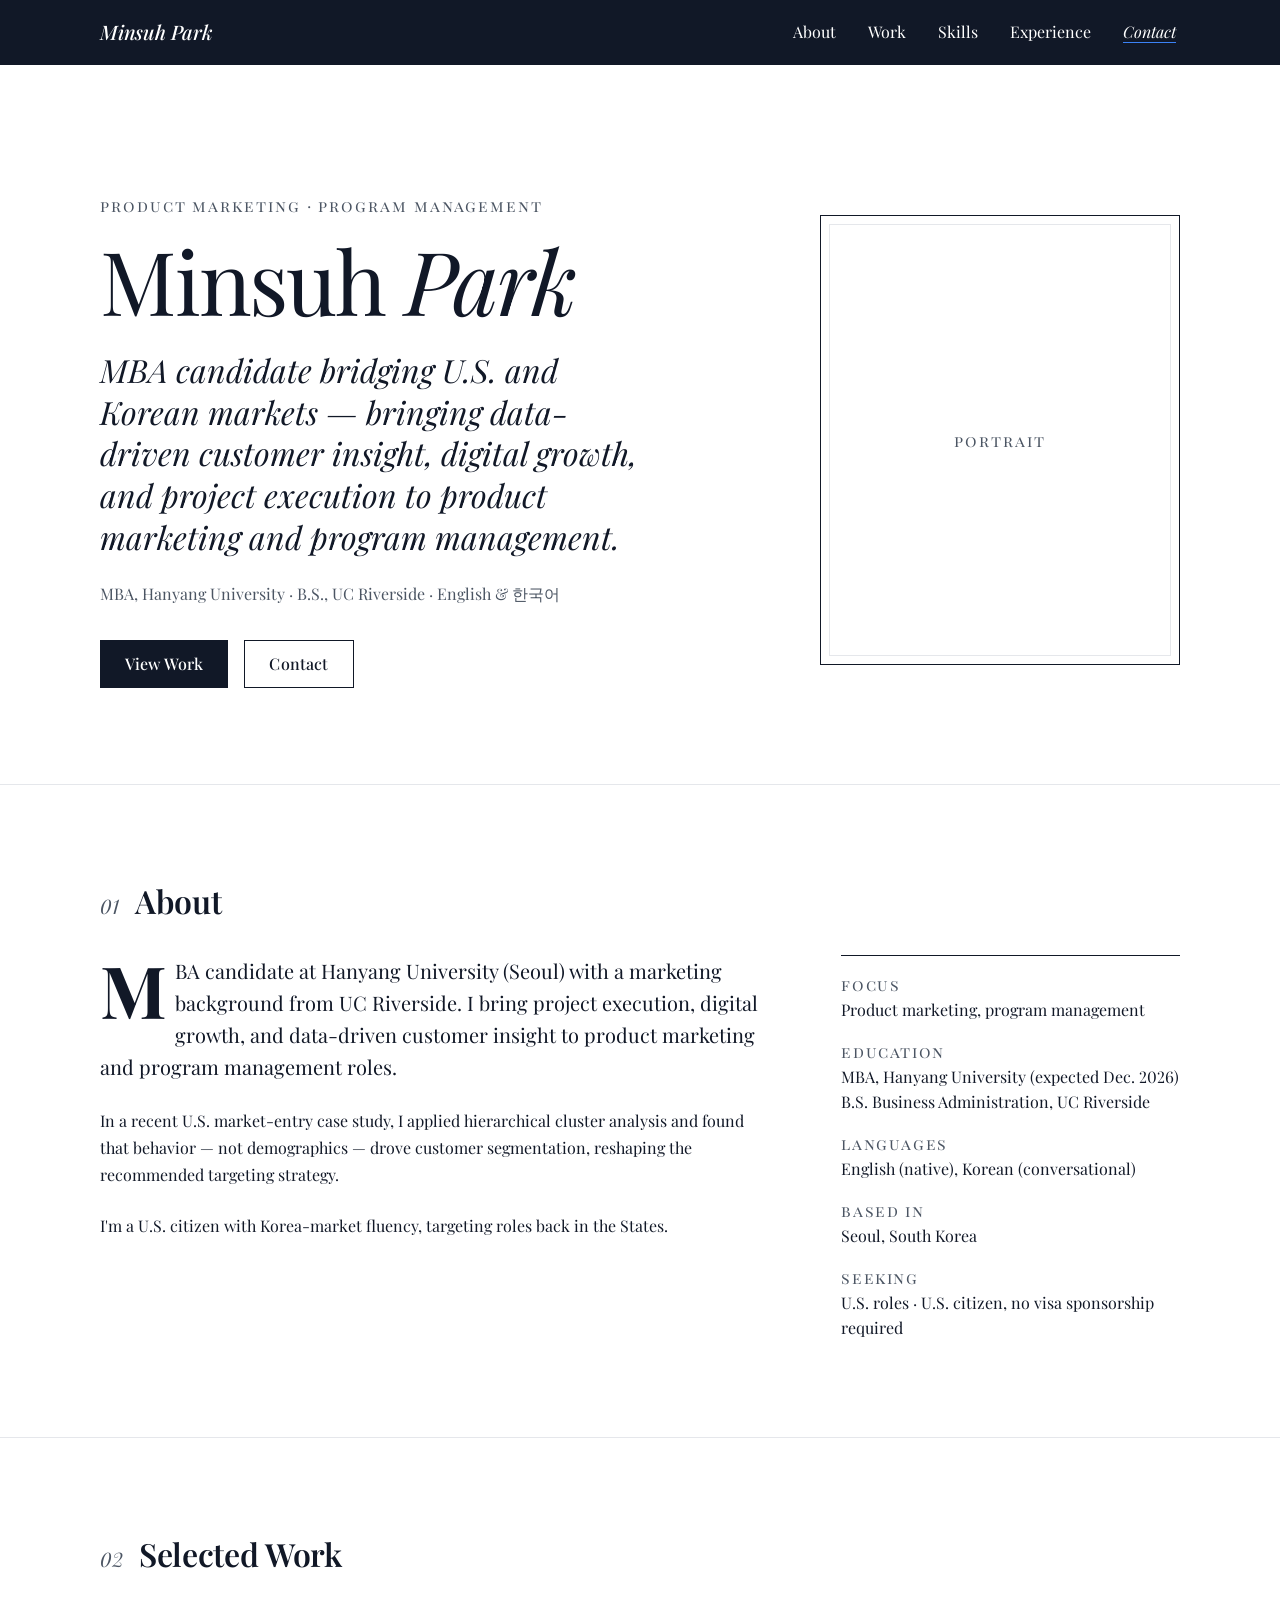
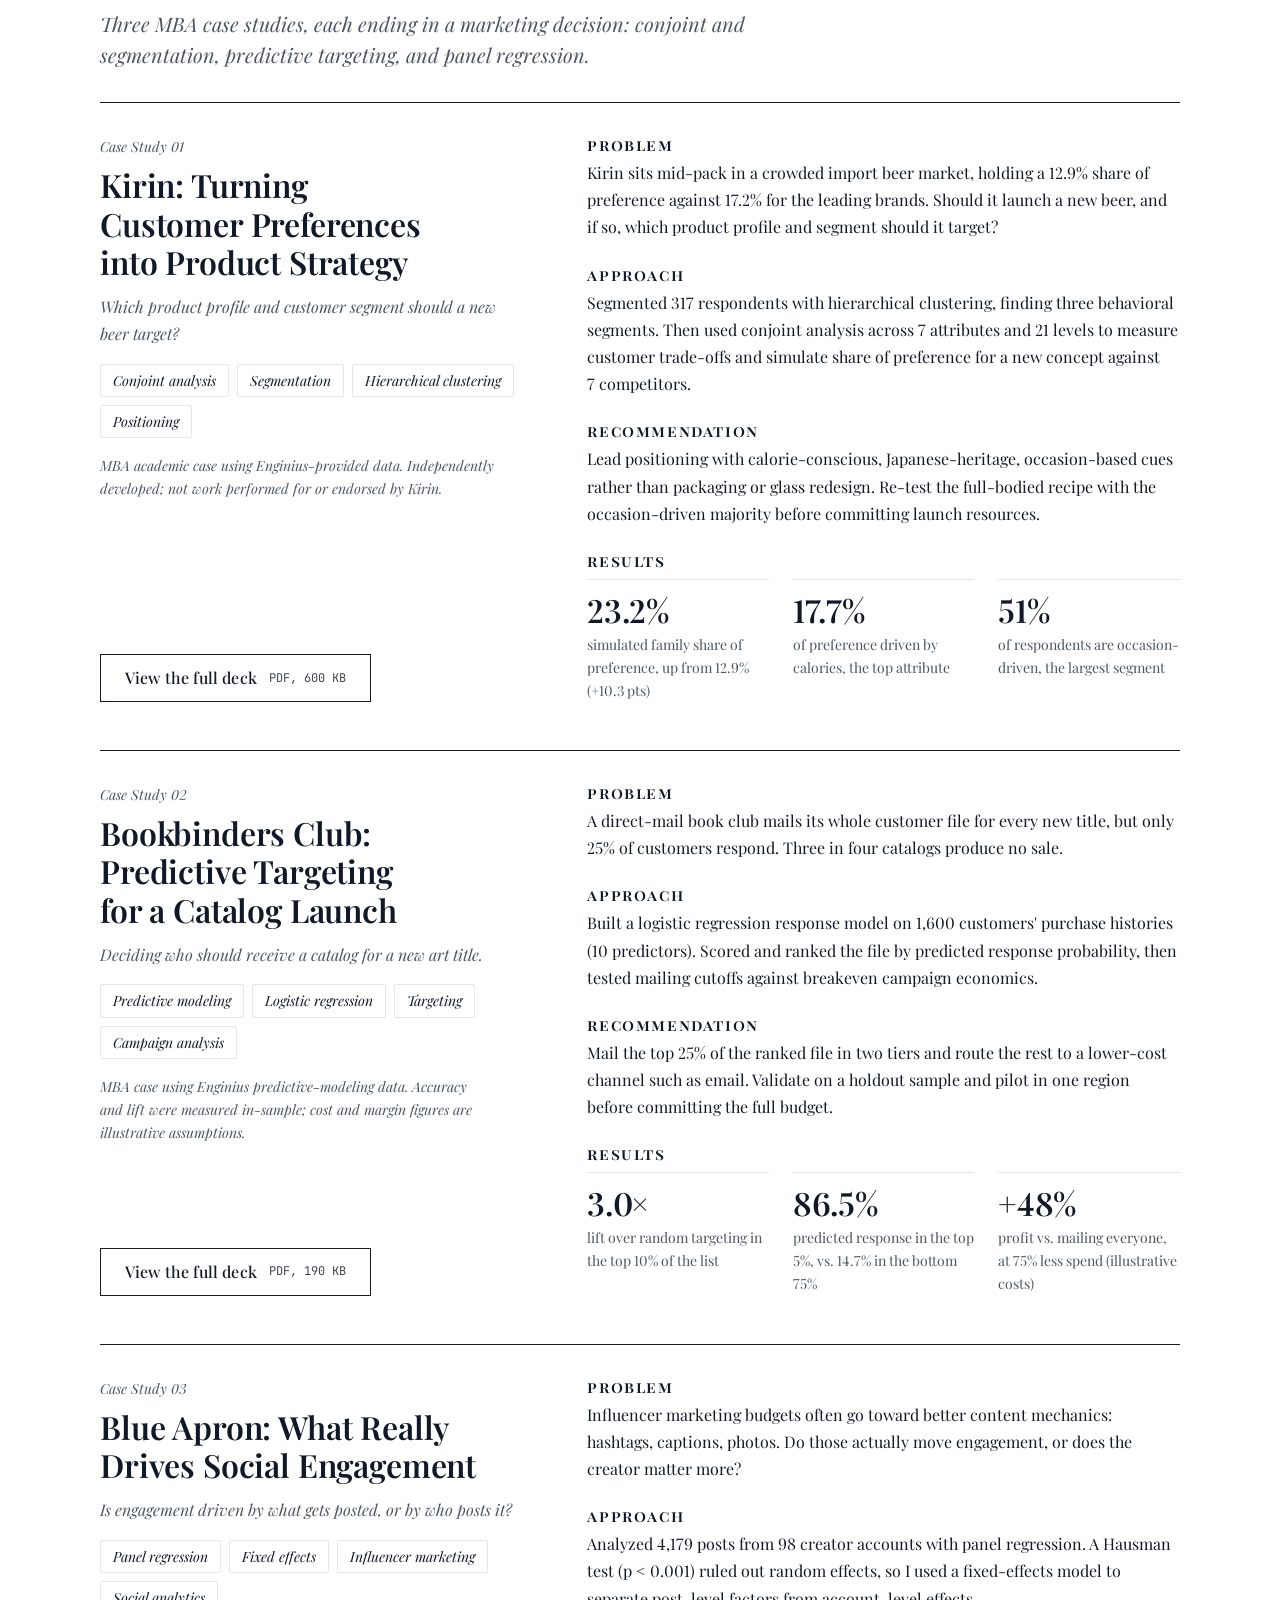
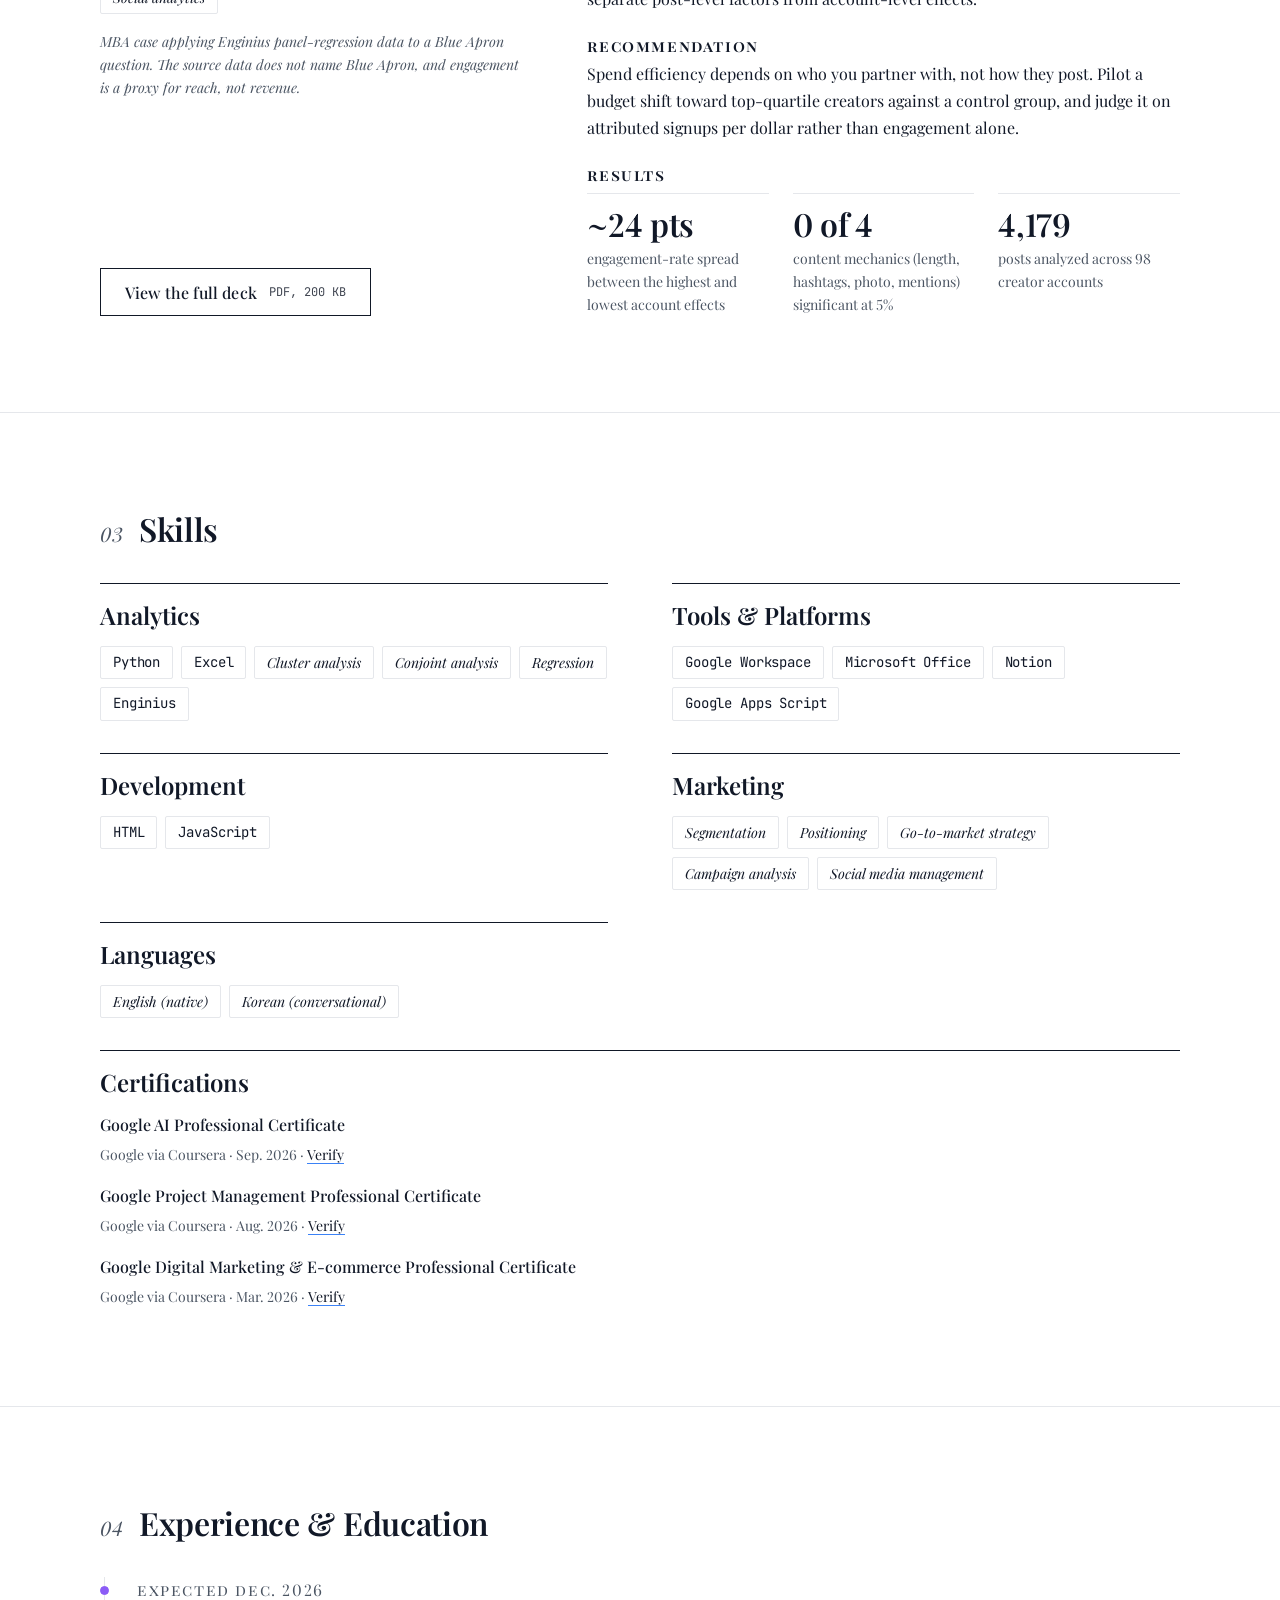
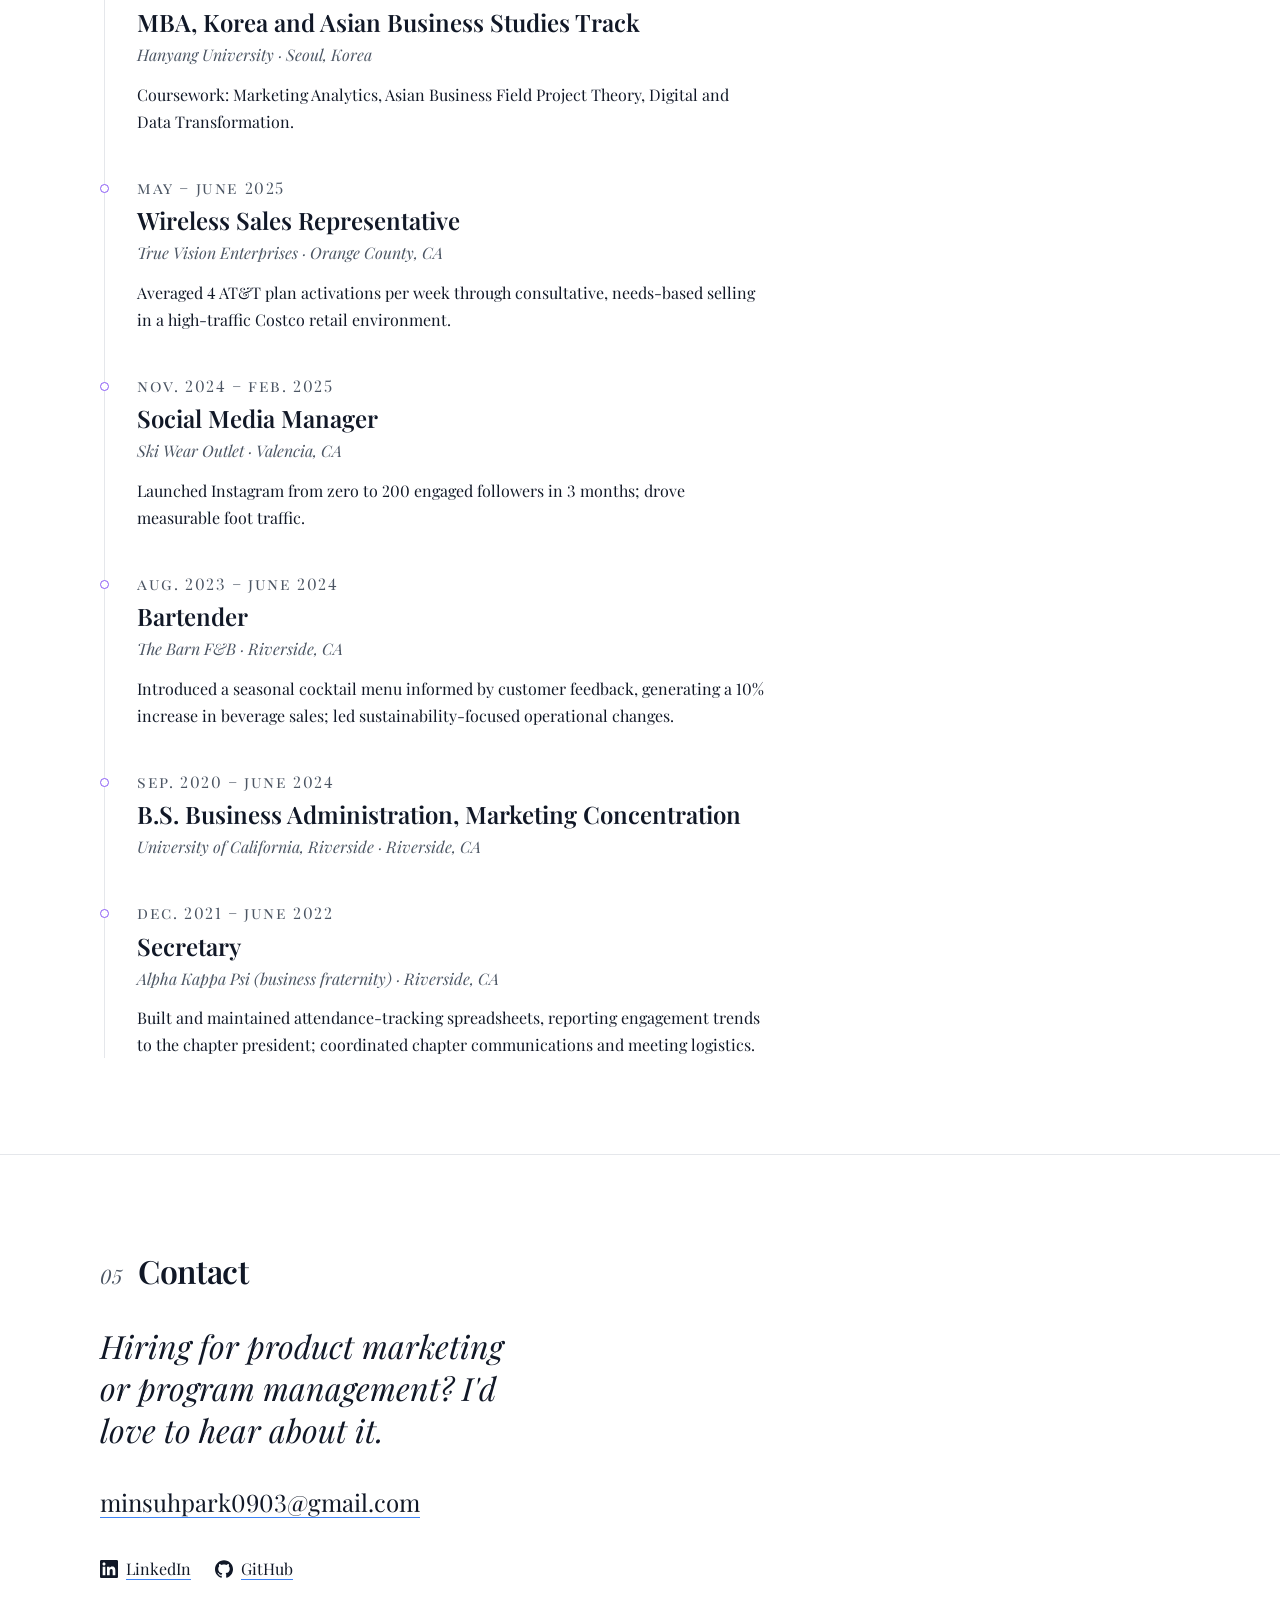
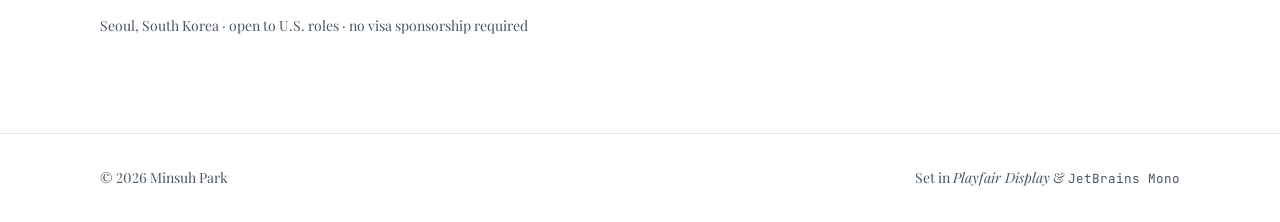
==== commit a75581ba: "Move portrait frame into the hero beside the name Two-column hero on desktop (text left, 4:5 portrai" ====
--- a/index.html
+++ b/index.html
@@ -38,7 +38,7 @@
   <link rel="stylesheet" href="https://fonts.googleapis.com/css2?family=JetBrains+Mono:wght@400;500&family=Playfair+Display:ital,wght@0,400..900;1,400..900&display=swap">
 
   <!-- TODO: When you change CSS or JS, bump every "?v=" number (here, at the bottom of this file, and in 404.html) so browsers fetch the new files instead of a cached copy. -->
-  <link rel="stylesheet" href="css/styles.css?v=10">
+  <link rel="stylesheet" href="css/styles.css?v=11">
 
   <script type="application/ld+json">
   {
@@ -86,19 +86,32 @@
 
     <!-- ============================== HERO ============================== -->
     <section id="top" class="hero" aria-labelledby="hero-title">
-      <div class="container">
-        <p class="eyebrow">Product Marketing <span aria-hidden="true">·</span> Program Management</p>
-        <h1 id="hero-title" class="hero__title">Minsuh <em>Park</em></h1>
-        <p class="hero__dek">MBA candidate bridging U.S. and Korean markets — bringing data-driven customer insight, digital growth, and project execution to product marketing and program management.</p>
-        <p class="hero__meta">
-          MBA, Hanyang University <span aria-hidden="true">·</span>
-          B.S., UC Riverside <span aria-hidden="true">·</span>
-          English &amp; <span lang="ko">한국어</span>
-        </p>
-        <div class="hero__actions">
-          <a class="btn btn--solid" href="#work">View Work</a>
-          <a class="btn btn--outline" href="#contact">Contact</a>
+      <div class="container hero__grid">
+        <div class="hero__text">
+          <p class="eyebrow">Product Marketing <span aria-hidden="true">·</span> Program Management</p>
+          <h1 id="hero-title" class="hero__title">Minsuh <em>Park</em></h1>
+          <p class="hero__dek">MBA candidate bridging U.S. and Korean markets — bringing data-driven customer insight, digital growth, and project execution to product marketing and program management.</p>
+          <p class="hero__meta">
+            MBA, Hanyang University <span aria-hidden="true">·</span>
+            B.S., UC Riverside <span aria-hidden="true">·</span>
+            English &amp; <span lang="ko">한국어</span>
+          </p>
+          <div class="hero__actions">
+            <a class="btn btn--solid" href="#work">View Work</a>
+            <a class="btn btn--outline" href="#contact">Contact</a>
+          </div>
         </div>
+
+        <figure class="portrait">
+          <div class="portrait__frame">
+            <!--
+              TODO: Add your photo. Save it as assets/portrait.jpg (portrait orientation,
+              4:5 ratio, at least 800×1000px), then replace the <span> line below with:
+              <img src="assets/portrait.jpg" alt="Portrait of Minsuh Park" width="800" height="1000">
+            -->
+            <span class="portrait__placeholder" aria-hidden="true">Portrait</span>
+          </div>
+        </figure>
       </div>
     </section>
 
@@ -118,16 +131,6 @@
           </div>
 
           <aside class="about__aside" aria-label="At a glance">
-            <figure class="portrait">
-              <div class="portrait__frame">
-                <!--
-                  TODO: Add your photo. Save it as assets/portrait.jpg (portrait orientation,
-                  4:5 ratio, at least 800×1000px), then replace the <span> line below with:
-                  <img src="assets/portrait.jpg" alt="Portrait of Minsuh Park" width="800" height="1000">
-                -->
-                <span class="portrait__placeholder" aria-hidden="true">Portrait</span>
-              </div>
-            </figure>
             <dl class="facts">
               <div><dt>Focus</dt><dd>Product marketing, program management</dd></div>
               <div><dt>Education</dt><dd>MBA, Hanyang University (expected Dec. 2026)<br>B.S. Business Administration, UC Riverside</dd></div>
@@ -313,7 +316,7 @@
     </div>
   </footer>
 
-  <script src="js/data.js?v=10"></script>
-  <script src="js/main.js?v=10"></script>
+  <script src="js/data.js?v=11"></script>
+  <script src="js/main.js?v=11"></script>
 </body>
 </html>
--- a/css/styles.css
+++ b/css/styles.css
@@ -404,6 +404,11 @@
   padding-block: calc(var(--section-gap) + var(--space-6)) var(--section-gap);
 }
 
+.hero__grid {
+  display: grid;
+  gap: calc(var(--space-6) * 2);
+}
+
 .hero__title {
   margin-top: var(--space-4);
   font-size: var(--text-display);
@@ -438,6 +443,25 @@
   margin-top: var(--space-6);
 }
 
+@media (min-width: 900px) {
+  /* Text left, portrait right, vertically centred */
+  .hero__grid {
+    grid-template-columns: minmax(0, 1fr) 320px;
+    align-items: center;
+  }
+
+  .hero__grid .portrait {
+    width: 100%;
+    max-width: none;
+  }
+}
+
+@media (min-width: 1100px) {
+  .hero__grid {
+    grid-template-columns: minmax(0, 1fr) 360px;
+  }
+}
+
 @media (min-width: 768px) {
   .hero__dek {
     font-size: var(--text-32);
@@ -471,7 +495,7 @@
 /* Portrait: hairline ink frame with a narrow white mat, 4:5 ratio */
 .portrait {
   max-width: 280px;
-  margin: 0 0 var(--space-6);
+  margin: 0;
 }
 
 .portrait__frame {
@@ -519,10 +543,6 @@
 }
 
 @media (min-width: 900px) {
-  .portrait {
-    max-width: none;
-  }
-
   .about {
     grid-template-columns: minmax(0, 2fr) minmax(0, 1fr);
     gap: calc(var(--space-6) * 2);
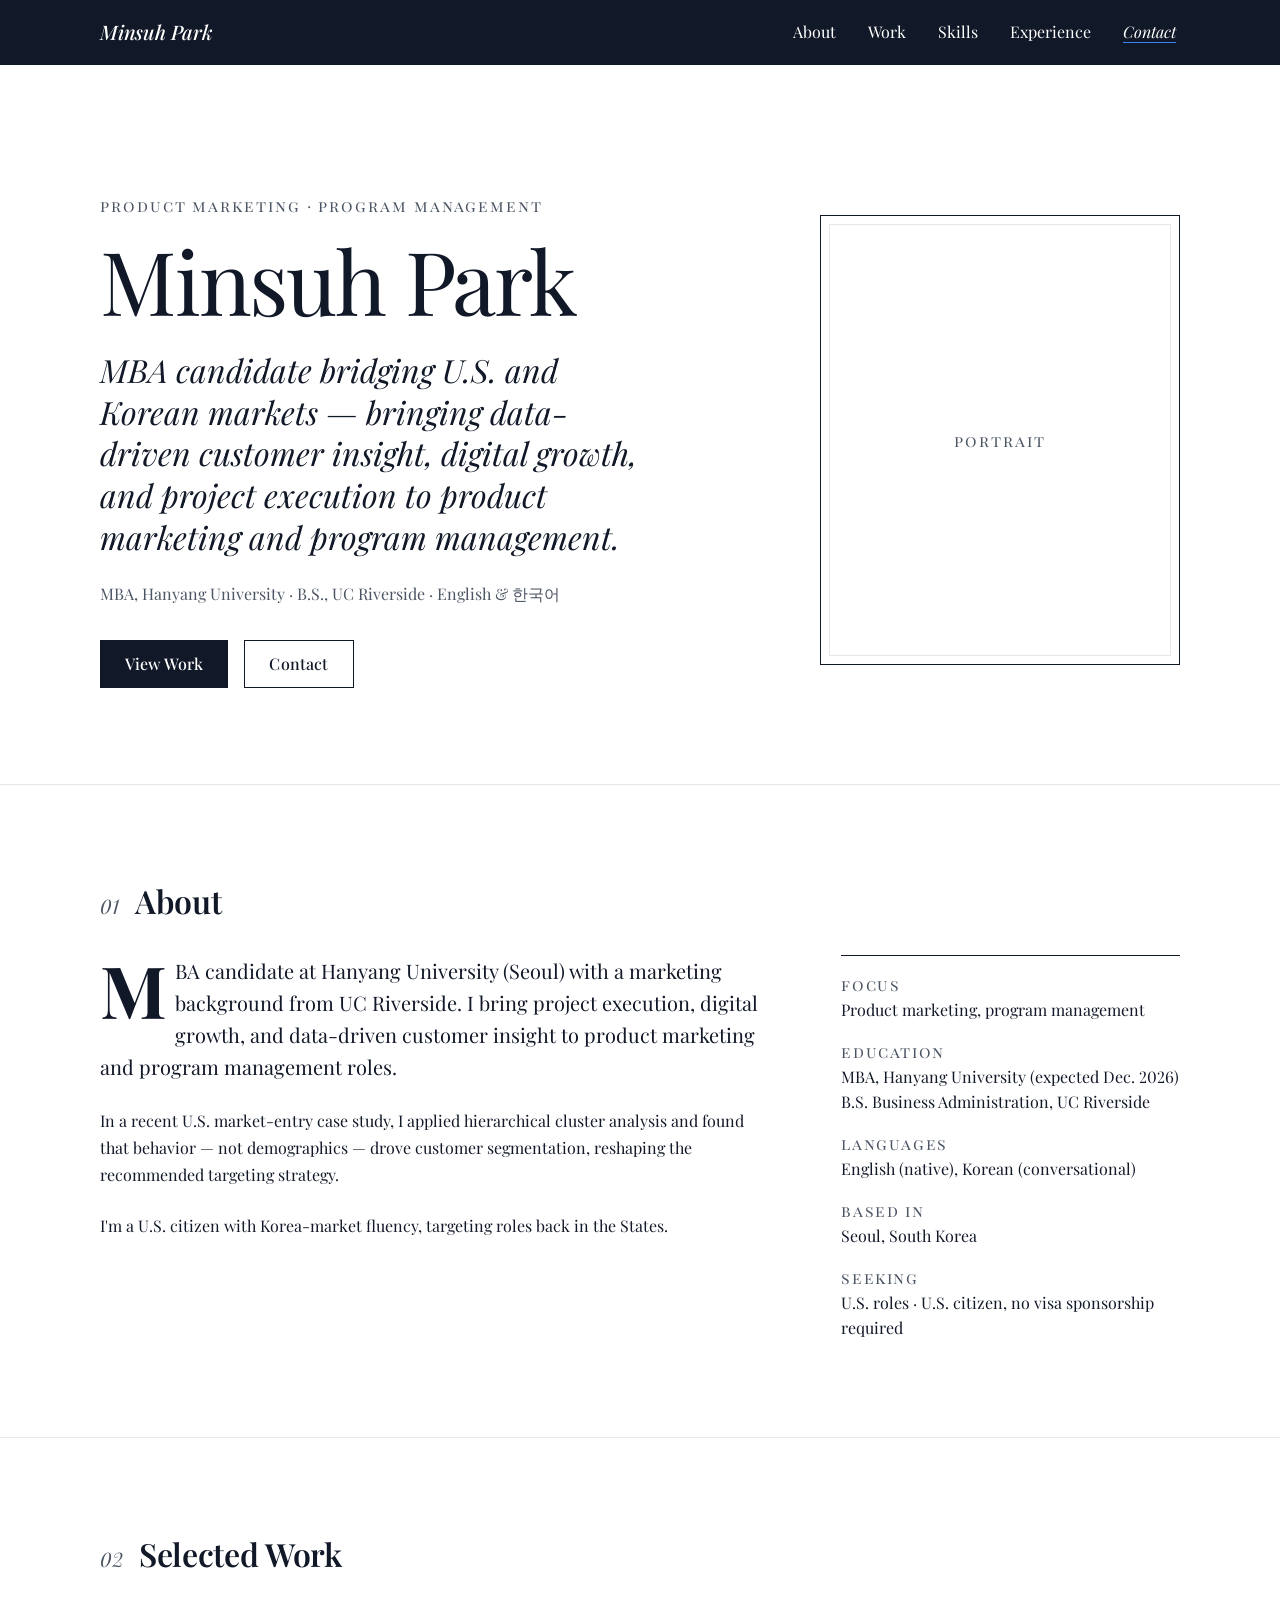
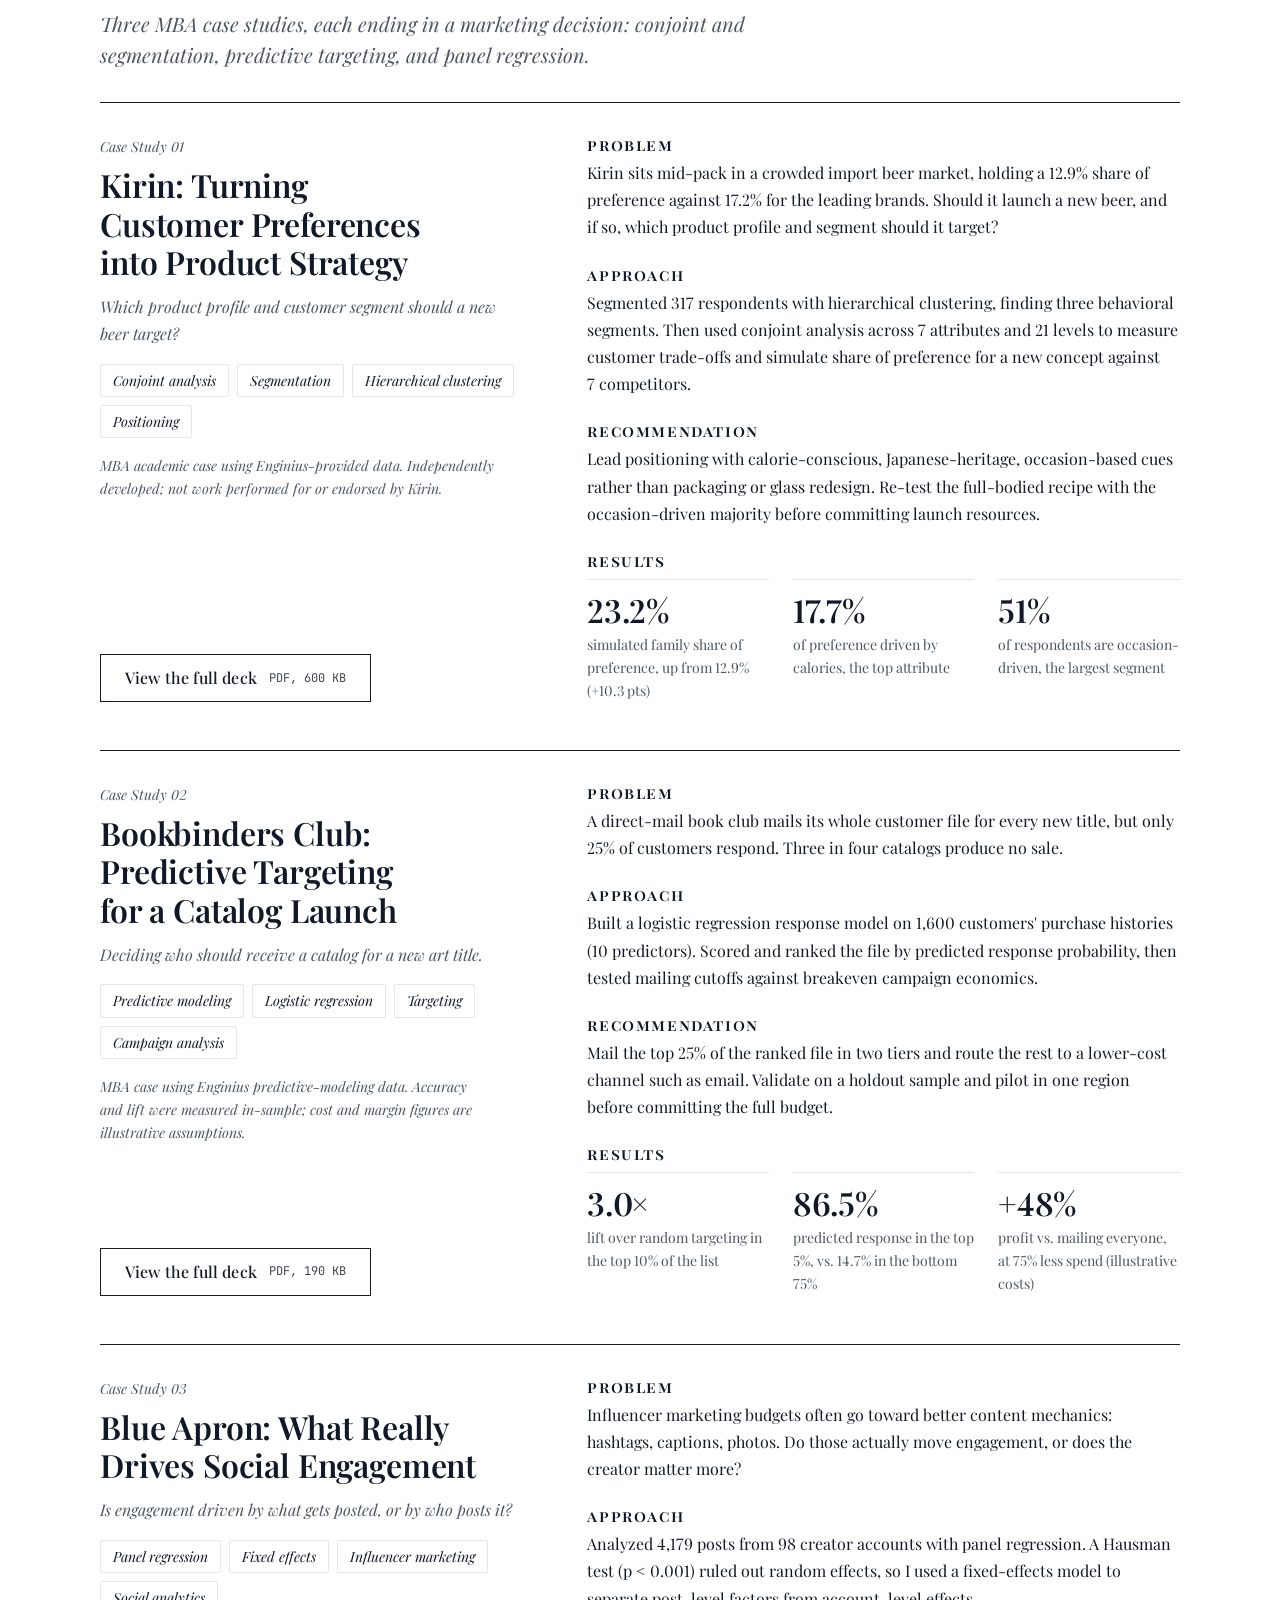
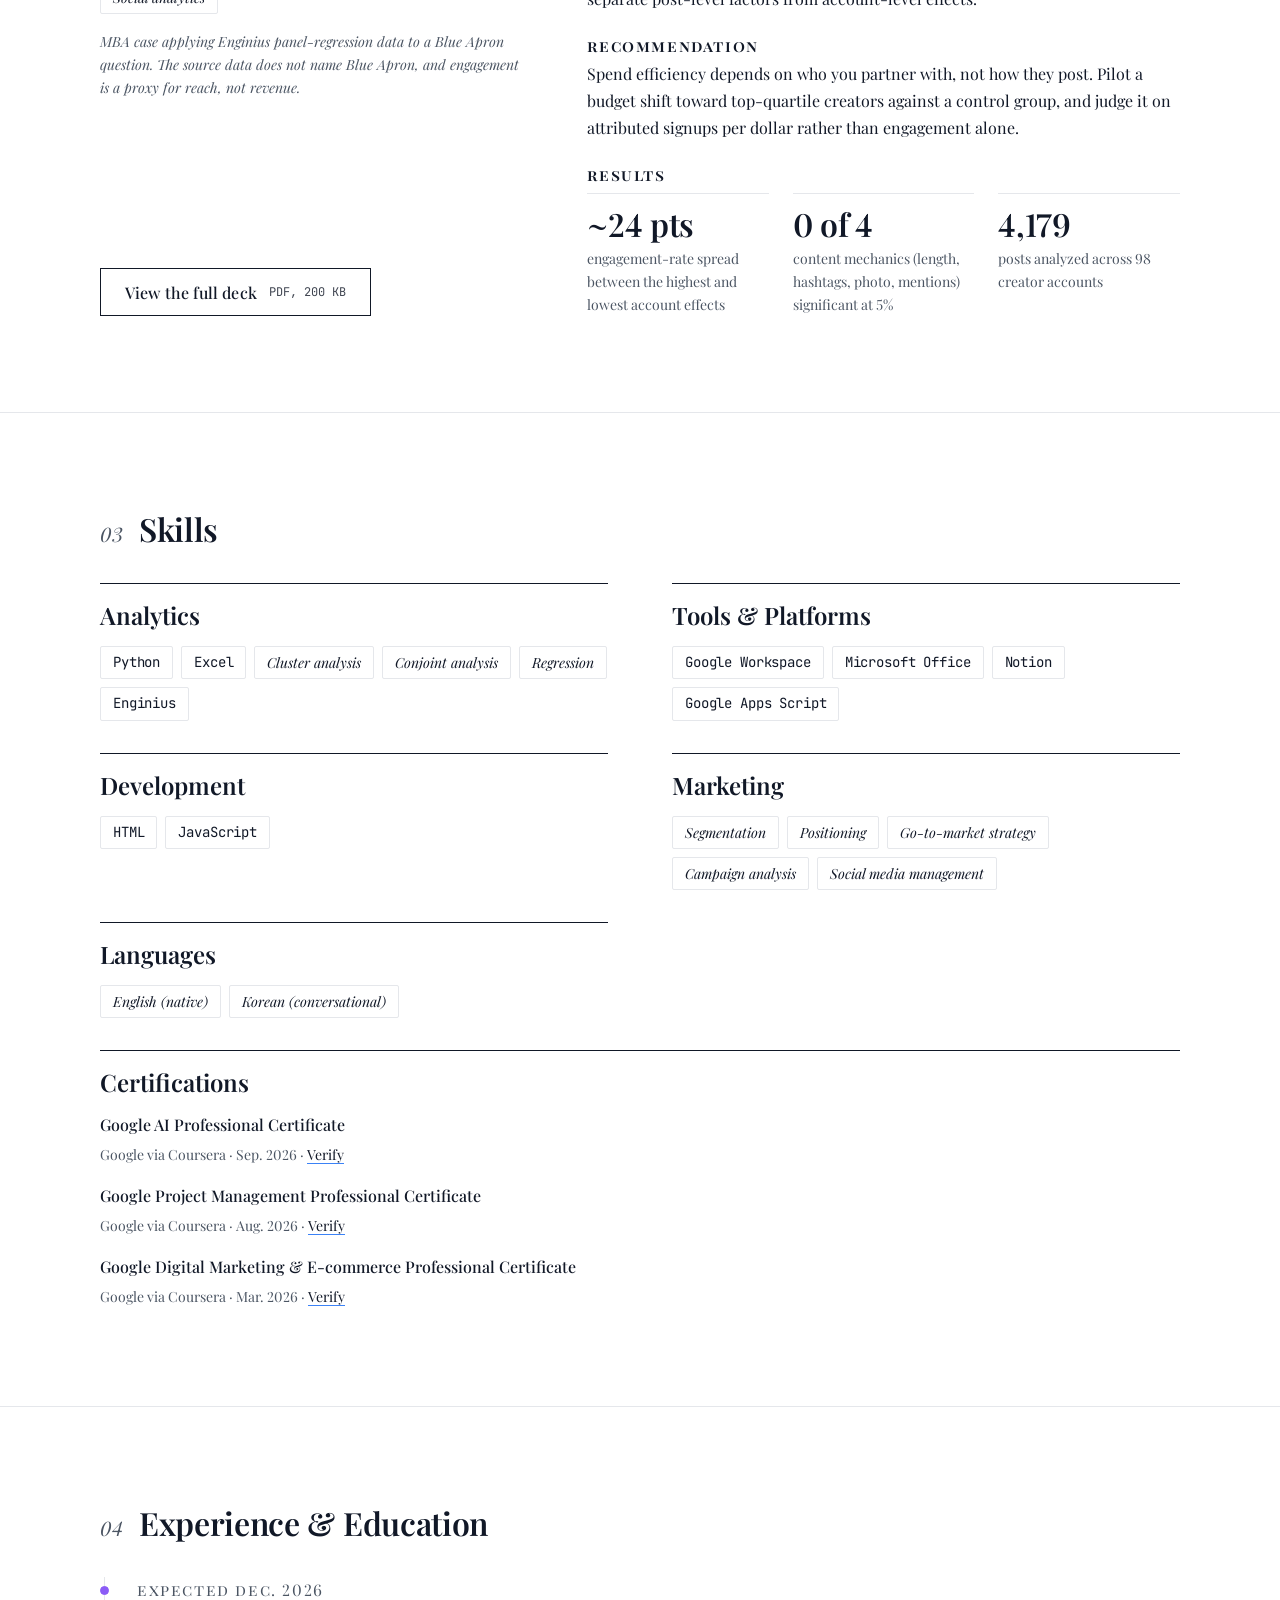
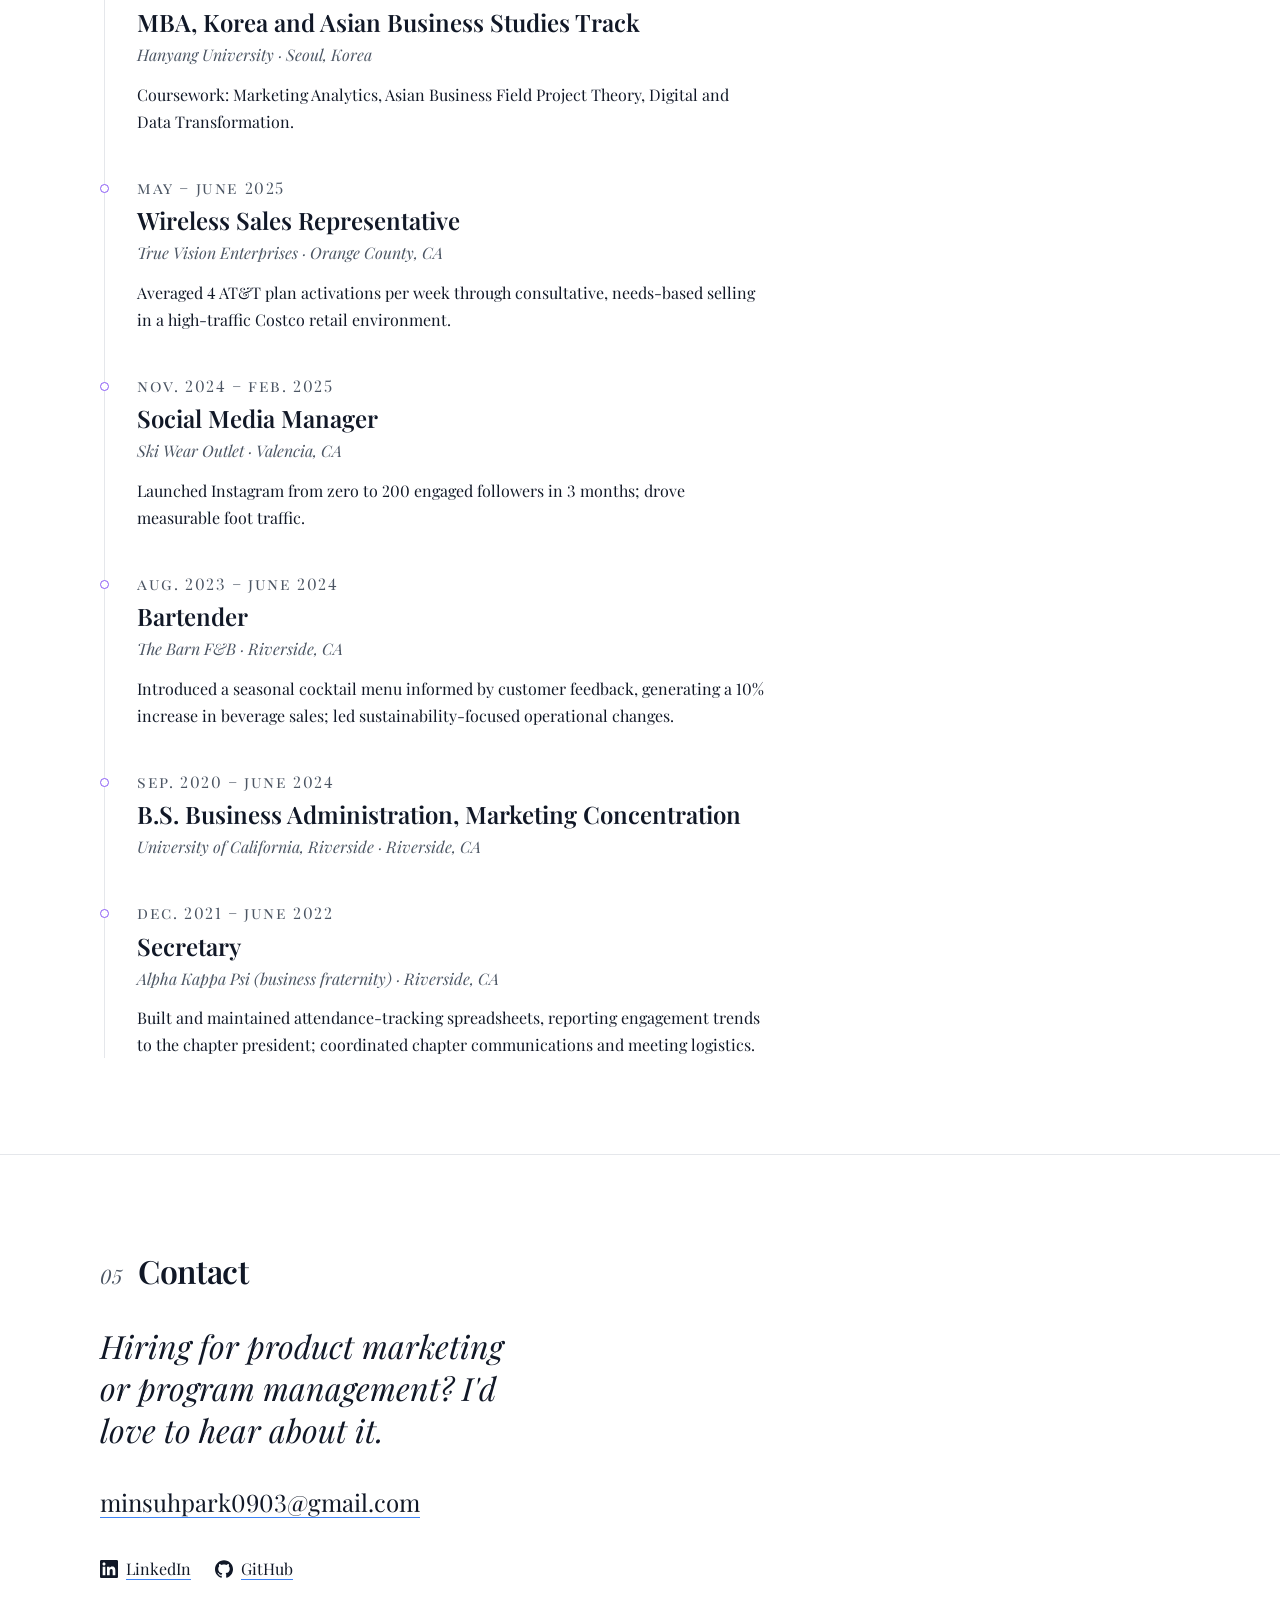
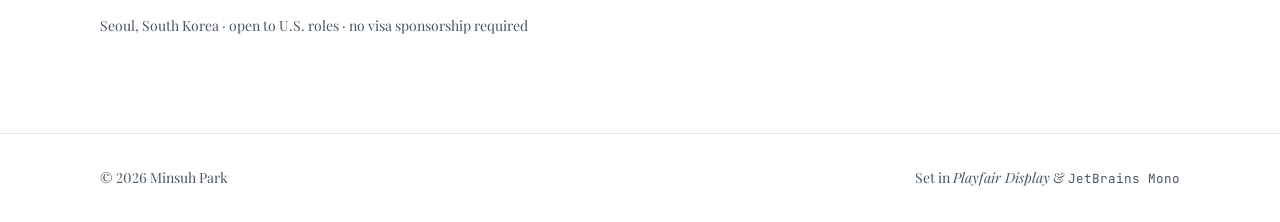
==== commit 15de304f: "Set hero name upright (remove italic on "Park") Co-Authored-By: Claude Opus 5.5 <noreply@anthropic.c" ====
--- a/index.html
+++ b/index.html
@@ -38,7 +38,7 @@
   <link rel="stylesheet" href="https://fonts.googleapis.com/css2?family=JetBrains+Mono:wght@400;500&family=Playfair+Display:ital,wght@0,400..900;1,400..900&display=swap">
 
   <!-- TODO: When you change CSS or JS, bump every "?v=" number (here, at the bottom of this file, and in 404.html) so browsers fetch the new files instead of a cached copy. -->
-  <link rel="stylesheet" href="css/styles.css?v=11">
+  <link rel="stylesheet" href="css/styles.css?v=12">
 
   <script type="application/ld+json">
   {
@@ -89,7 +89,7 @@
       <div class="container hero__grid">
         <div class="hero__text">
           <p class="eyebrow">Product Marketing <span aria-hidden="true">·</span> Program Management</p>
-          <h1 id="hero-title" class="hero__title">Minsuh <em>Park</em></h1>
+          <h1 id="hero-title" class="hero__title">Minsuh Park</h1>
           <p class="hero__dek">MBA candidate bridging U.S. and Korean markets — bringing data-driven customer insight, digital growth, and project execution to product marketing and program management.</p>
           <p class="hero__meta">
             MBA, Hanyang University <span aria-hidden="true">·</span>
@@ -316,7 +316,7 @@
     </div>
   </footer>
 
-  <script src="js/data.js?v=11"></script>
-  <script src="js/main.js?v=11"></script>
+  <script src="js/data.js?v=12"></script>
+  <script src="js/main.js?v=12"></script>
 </body>
 </html>
--- a/css/styles.css
+++ b/css/styles.css
@@ -417,10 +417,6 @@
   letter-spacing: -0.025em;
 }
 
-.hero__title em {
-  font-weight: 400;
-}
-
 .hero__dek {
   max-width: 30ch;
   margin-top: var(--space-5);
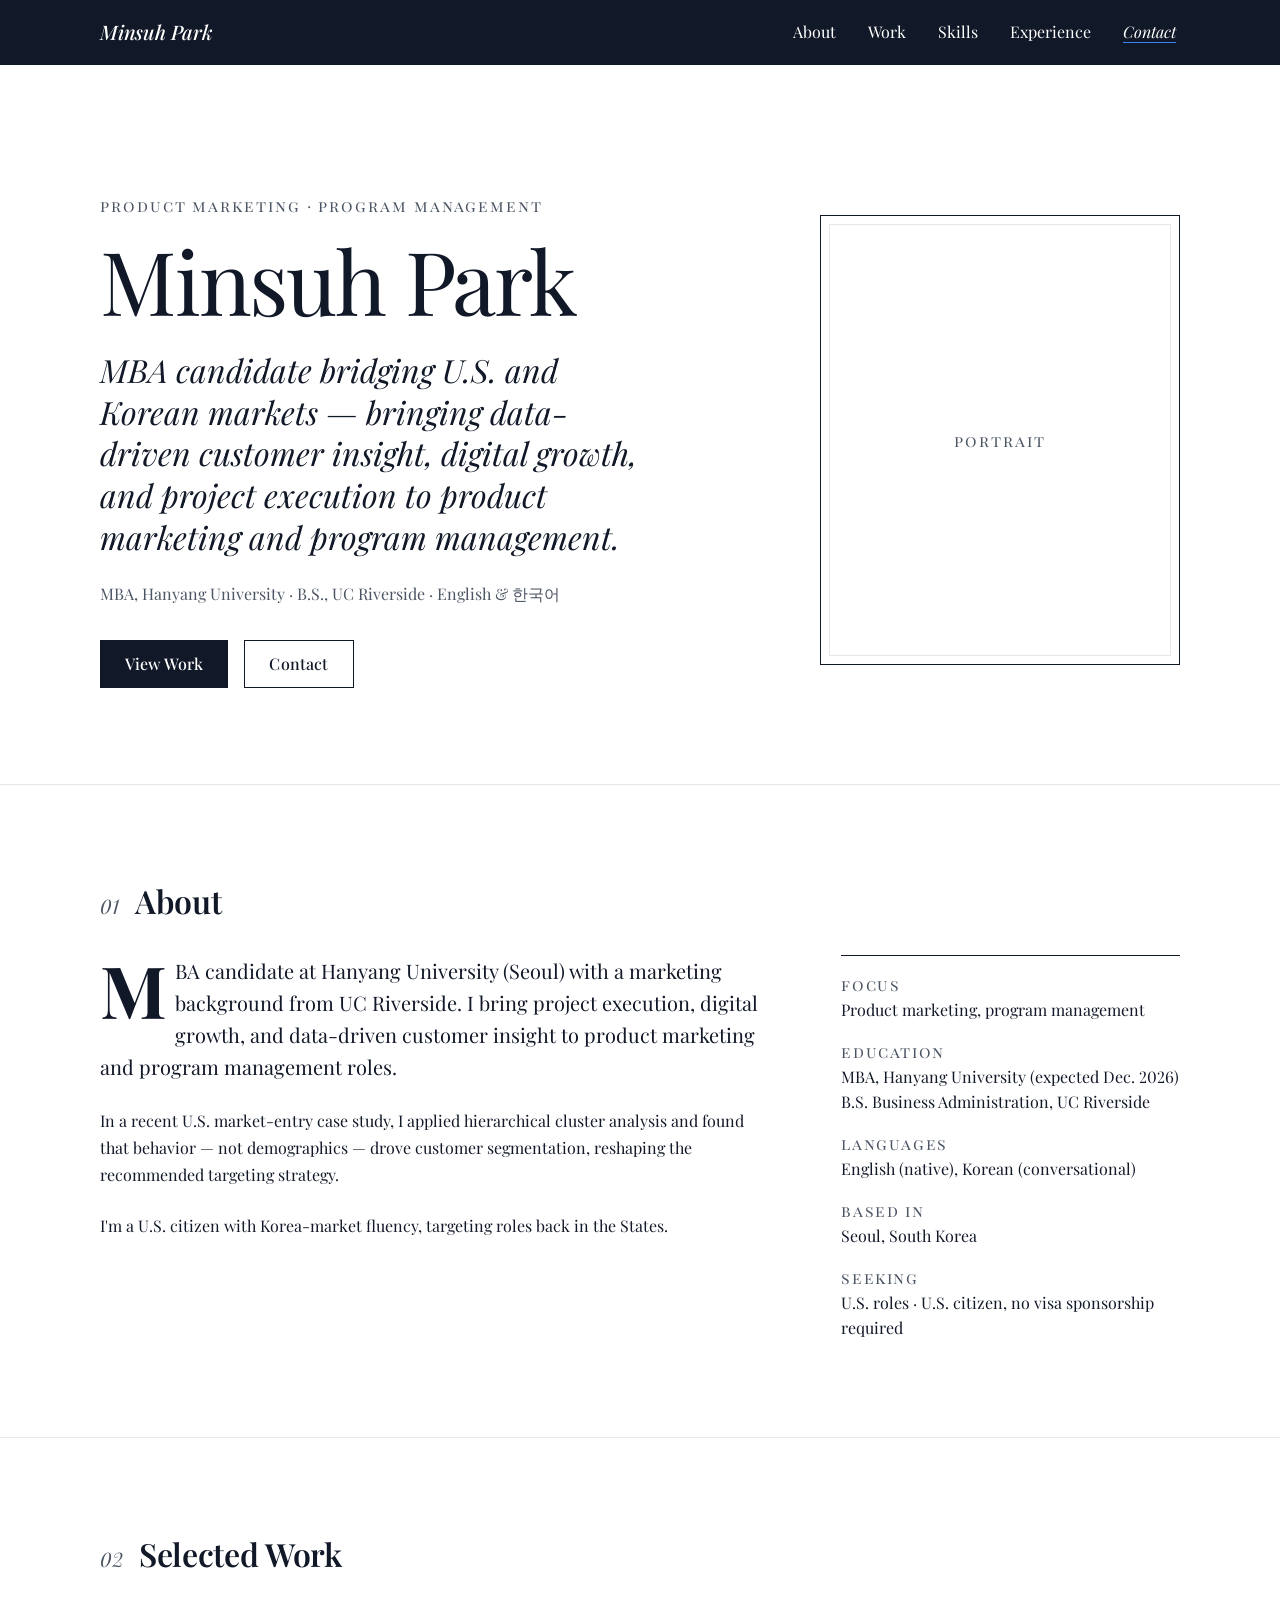
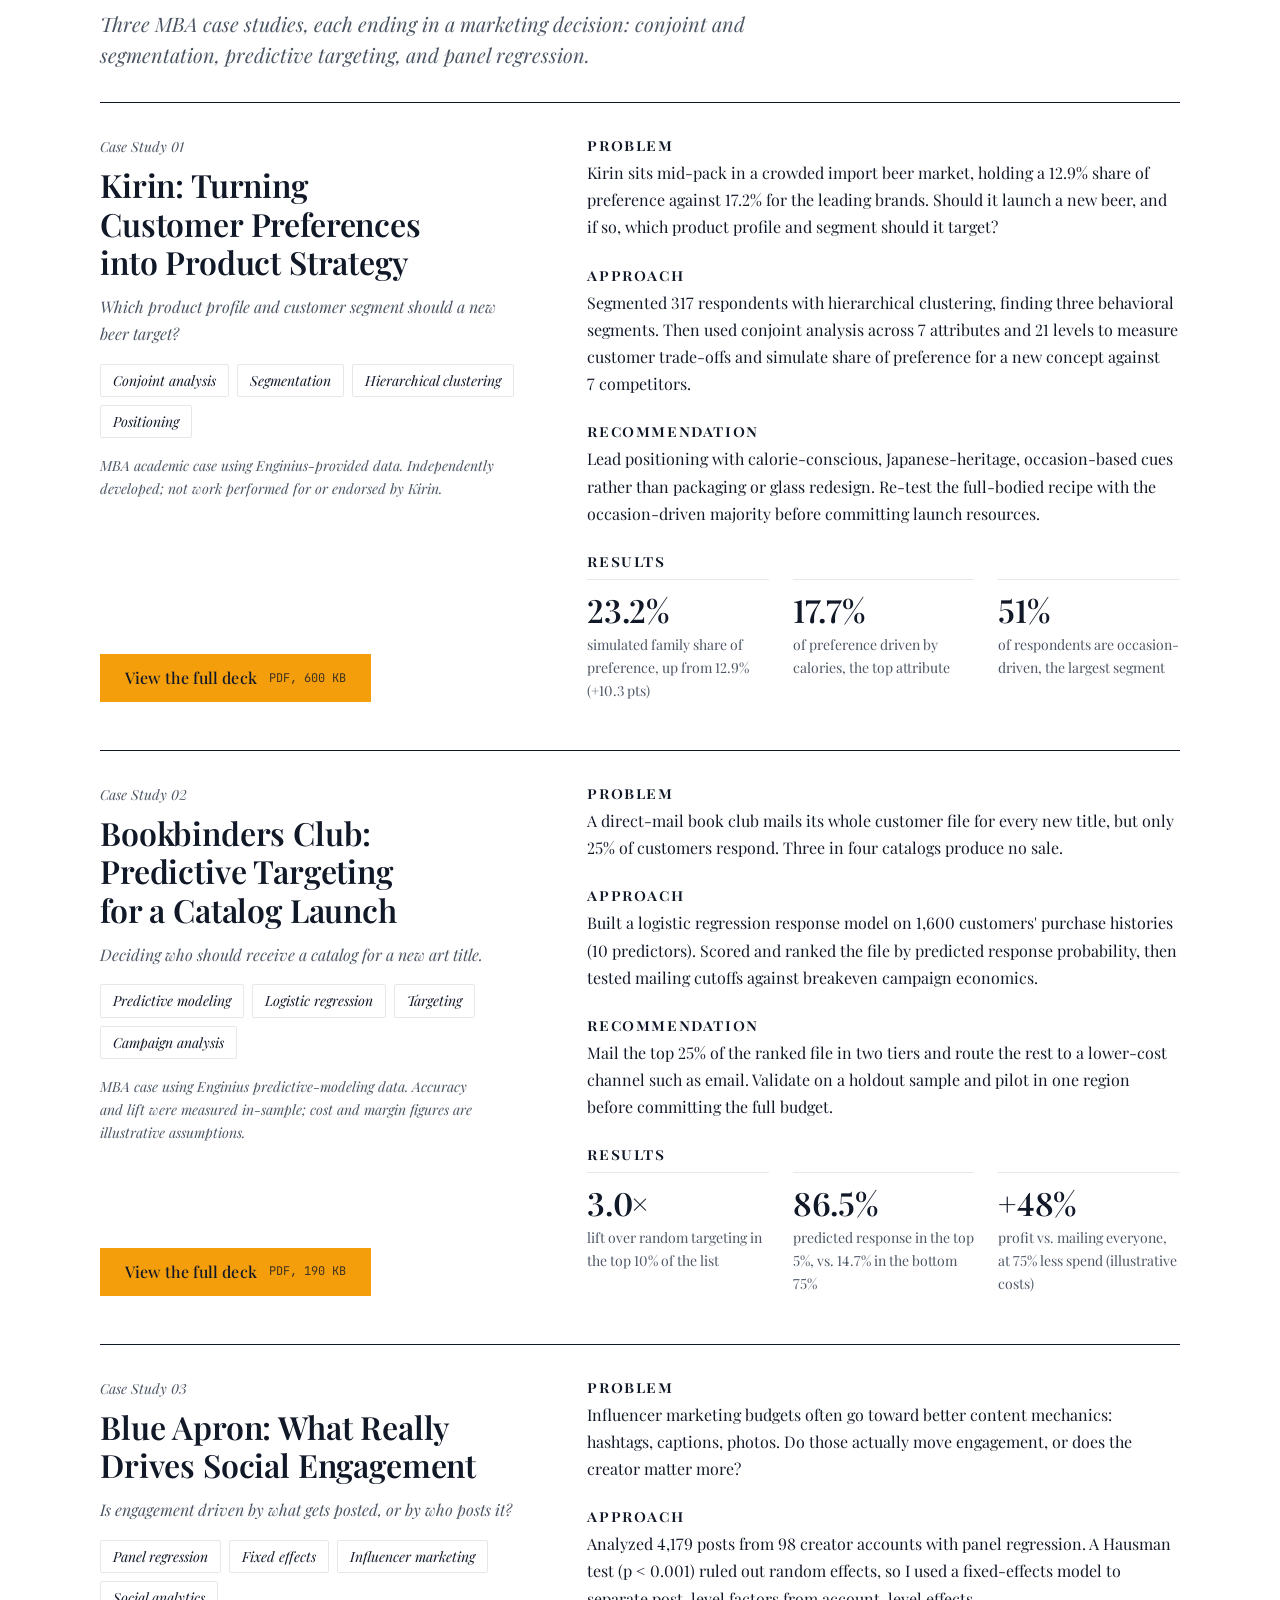
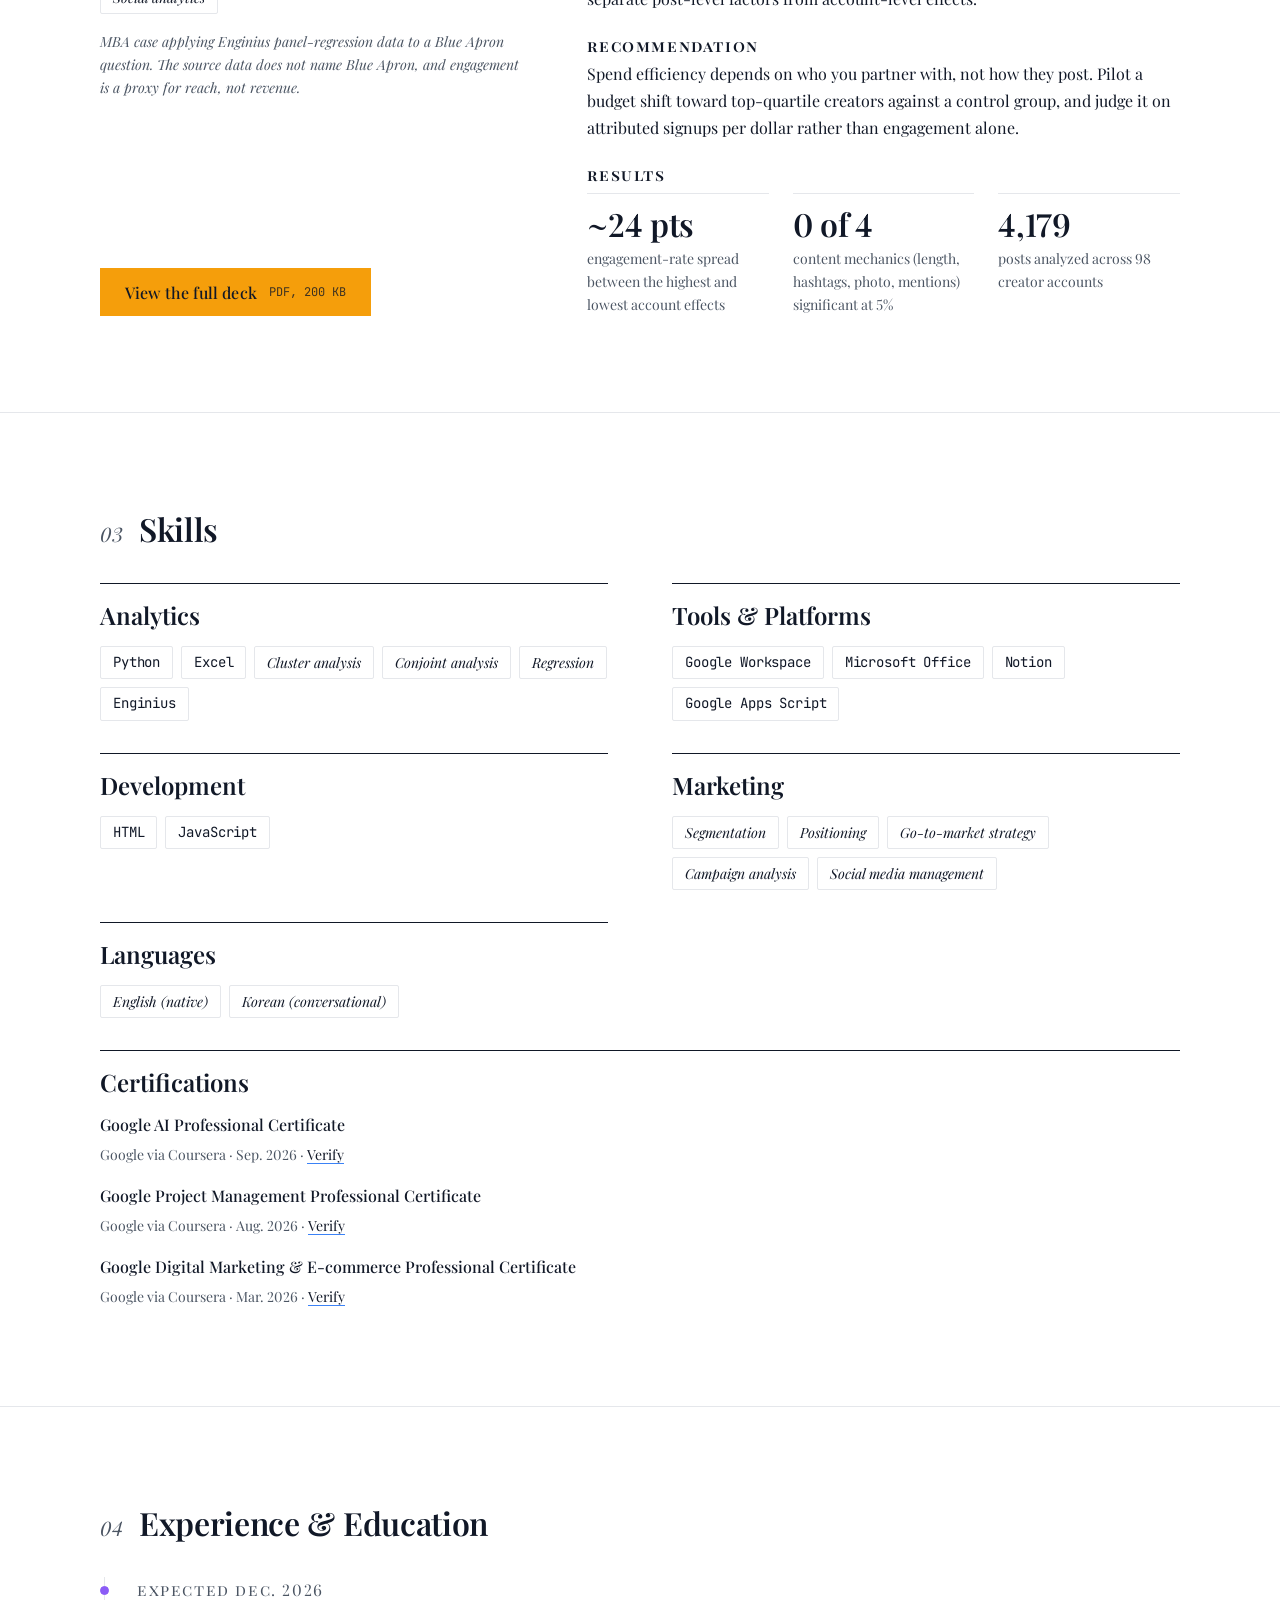
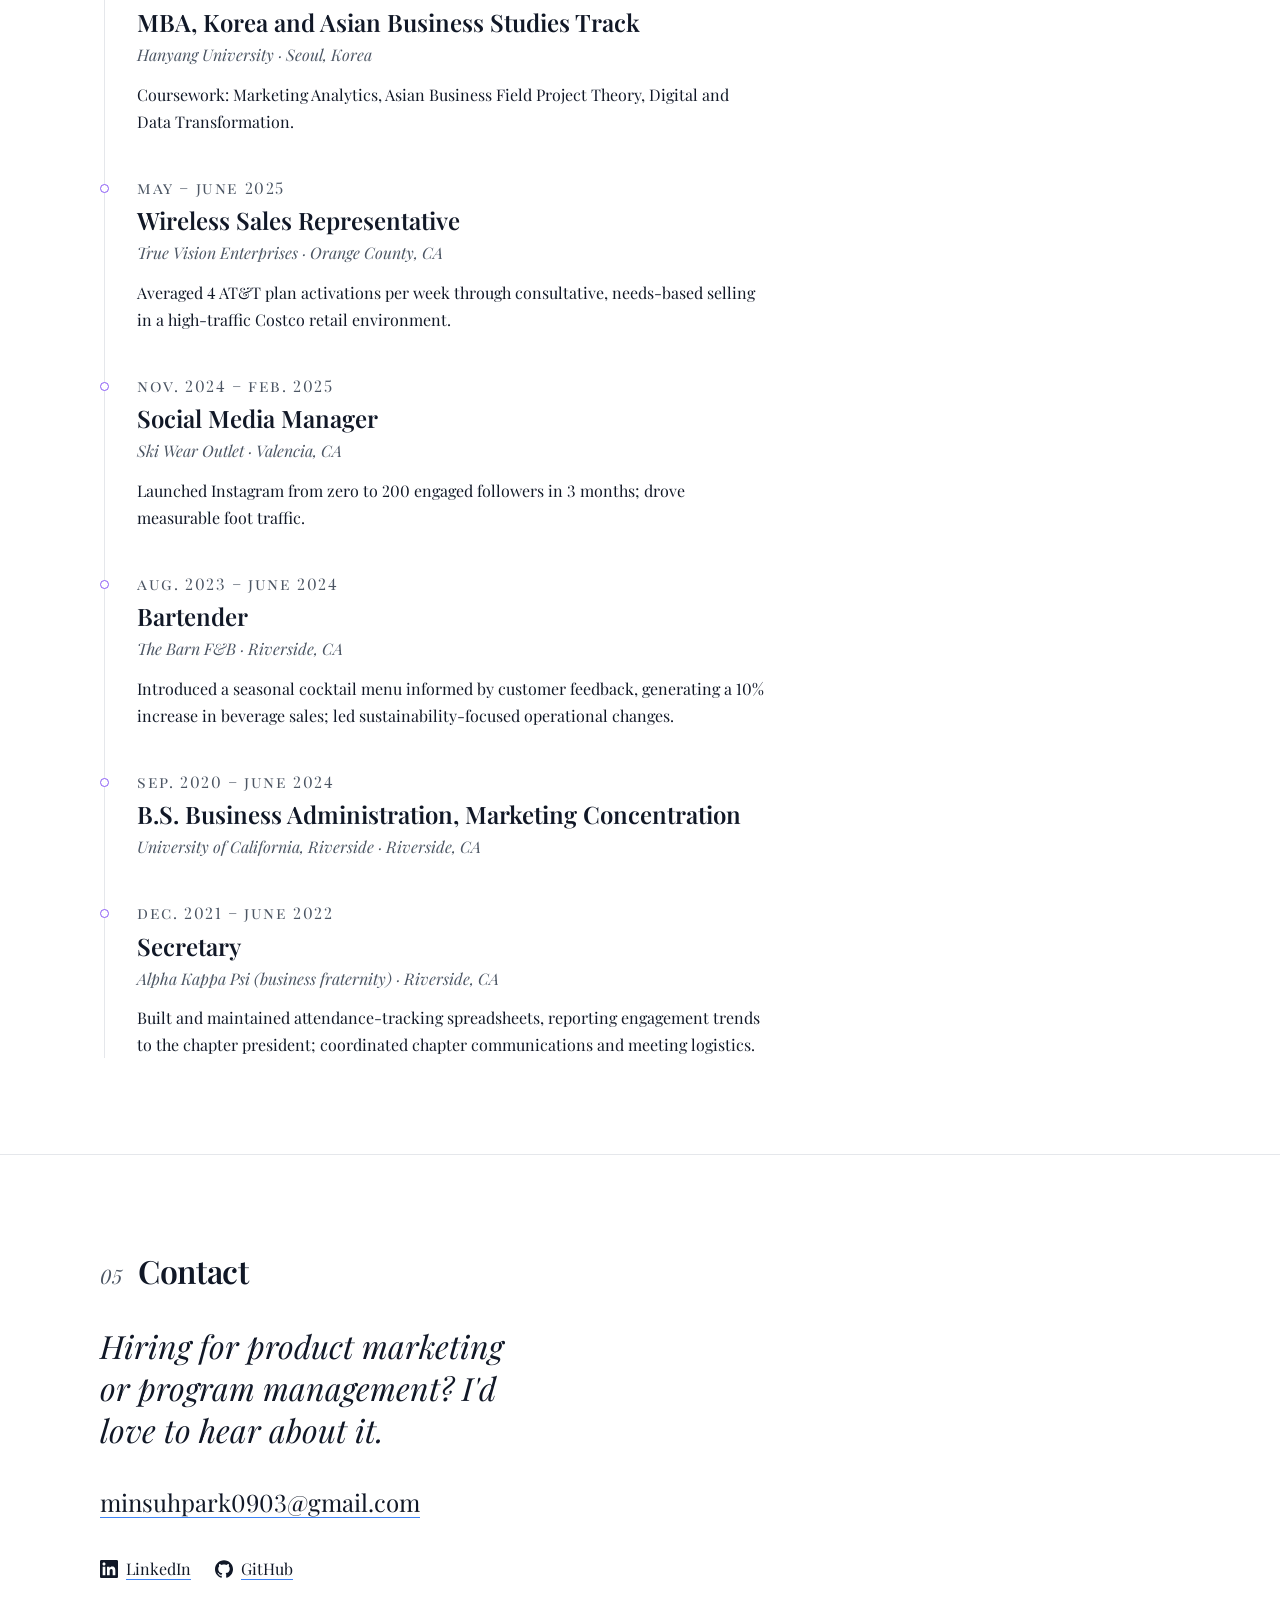
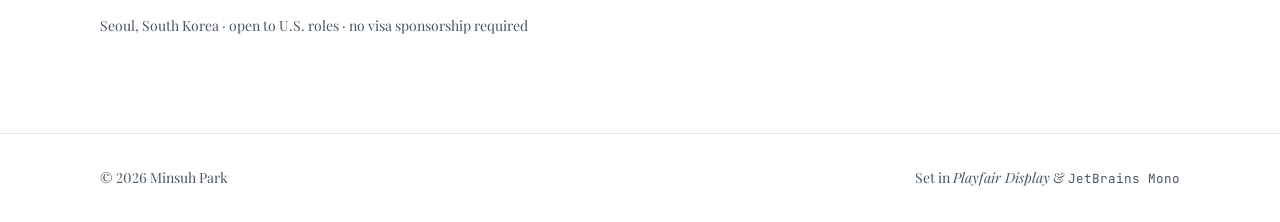
==== commit 1c50b77a: "Fill "View the full deck" buttons with amber (#F59E0B) Adds --color-accent; ink text on amber for 8:" ====
--- a/index.html
+++ b/index.html
@@ -38,7 +38,7 @@
   <link rel="stylesheet" href="https://fonts.googleapis.com/css2?family=JetBrains+Mono:wght@400;500&family=Playfair+Display:ital,wght@0,400..900;1,400..900&display=swap">
 
   <!-- TODO: When you change CSS or JS, bump every "?v=" number (here, at the bottom of this file, and in 404.html) so browsers fetch the new files instead of a cached copy. -->
-  <link rel="stylesheet" href="css/styles.css?v=12">
+  <link rel="stylesheet" href="css/styles.css?v=13">
 
   <script type="application/ld+json">
   {
@@ -316,7 +316,7 @@
     </div>
   </footer>
 
-  <script src="js/data.js?v=12"></script>
-  <script src="js/main.js?v=12"></script>
+  <script src="js/data.js?v=13"></script>
+  <script src="js/main.js?v=13"></script>
 </body>
 </html>
--- a/css/styles.css
+++ b/css/styles.css
@@ -31,6 +31,7 @@
   --color-success: #16A34A;   /* feedback only */
   --color-warning: #D97706;   /* feedback only */
   --color-danger: #DC2626;    /* feedback only */
+  --color-accent: #F59E0B;    /* "View the full deck" buttons; pair with ink text (8:1) */
   --color-surface: #FFFFFF;
   --color-text: #111827;
   --color-muted: #4B5563;     /* 7.6:1 on white, AA at every size */
@@ -646,6 +647,19 @@
   margin-top: var(--space-5);
 }
 
+/* Amber fill; hover inverts to ink like the other buttons */
+.btn.project__link {
+  background: var(--color-accent);
+  border-color: var(--color-accent);
+  color: var(--color-text);
+}
+
+.btn.project__link:hover {
+  background: var(--color-text);
+  border-color: var(--color-text);
+  color: var(--color-surface);
+}
+
 .project__link-meta {
   font-family: var(--font-mono);
   font-size: var(--text-12);
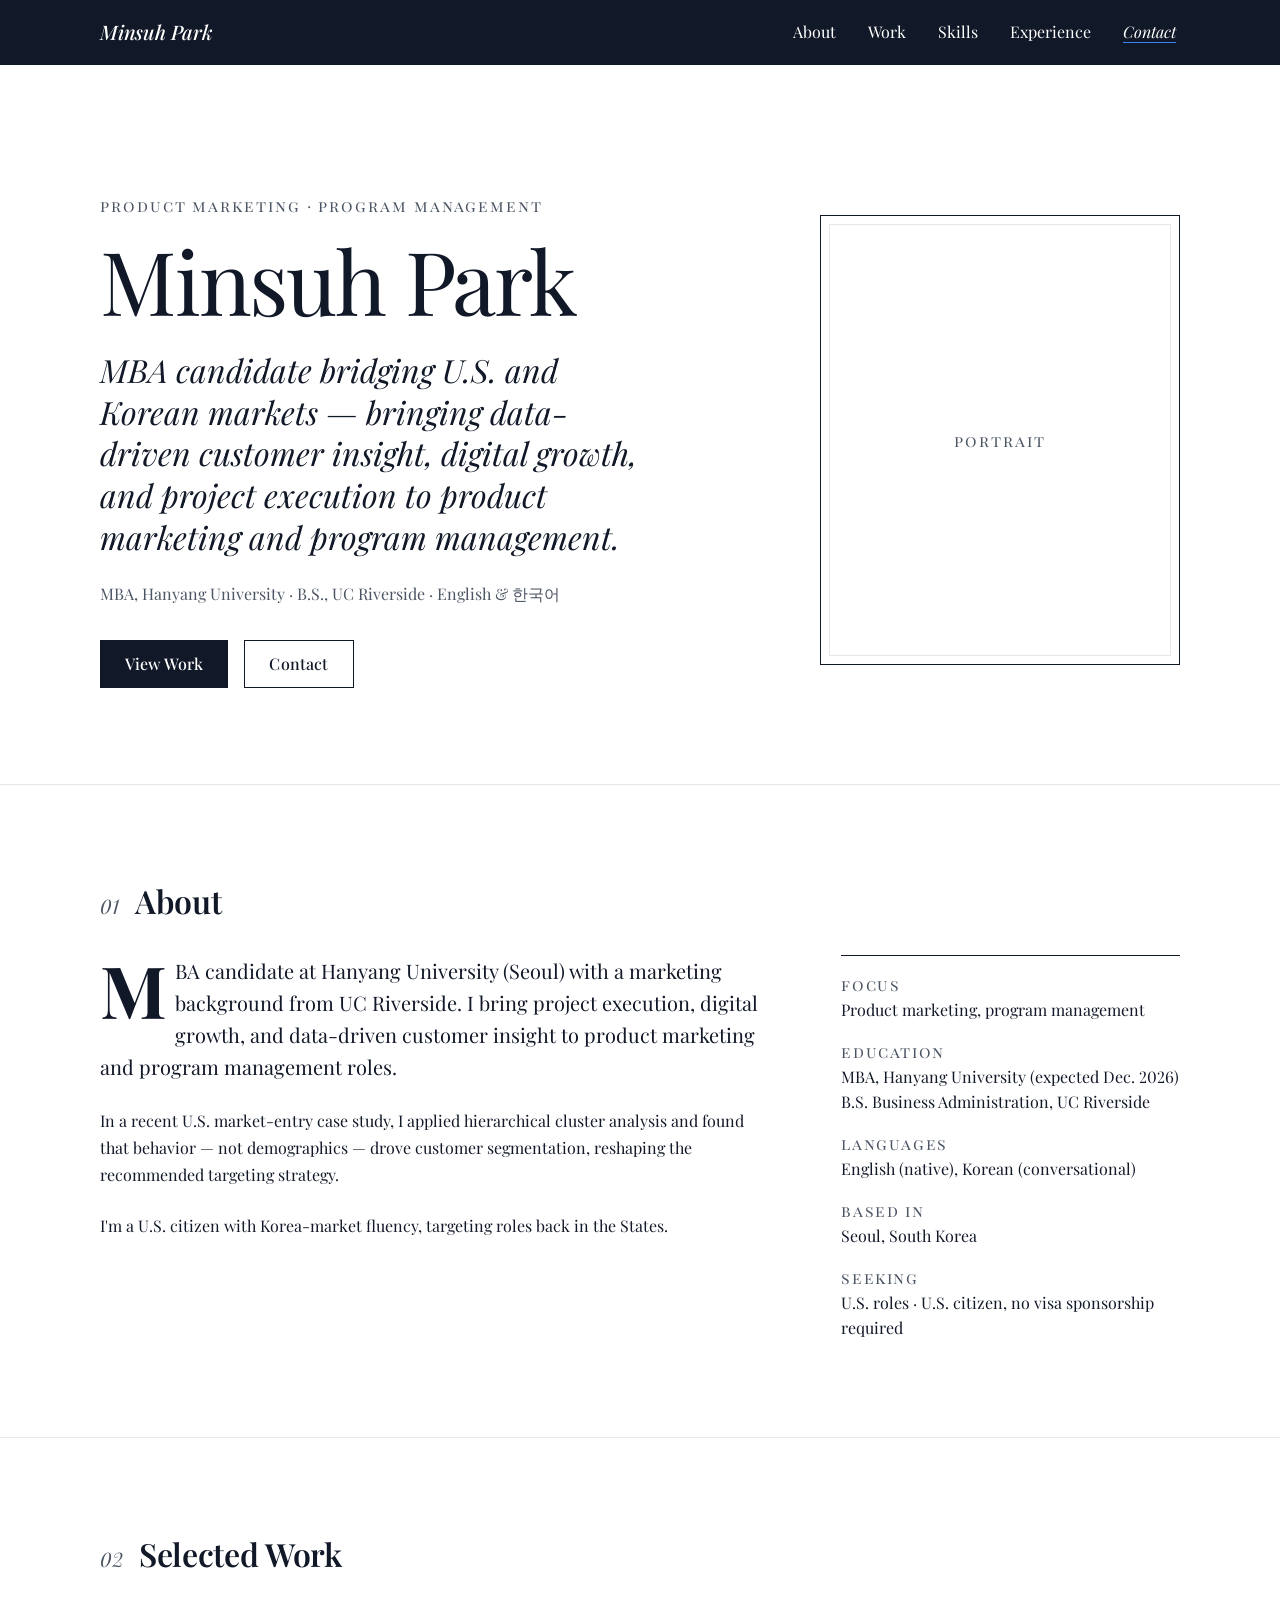
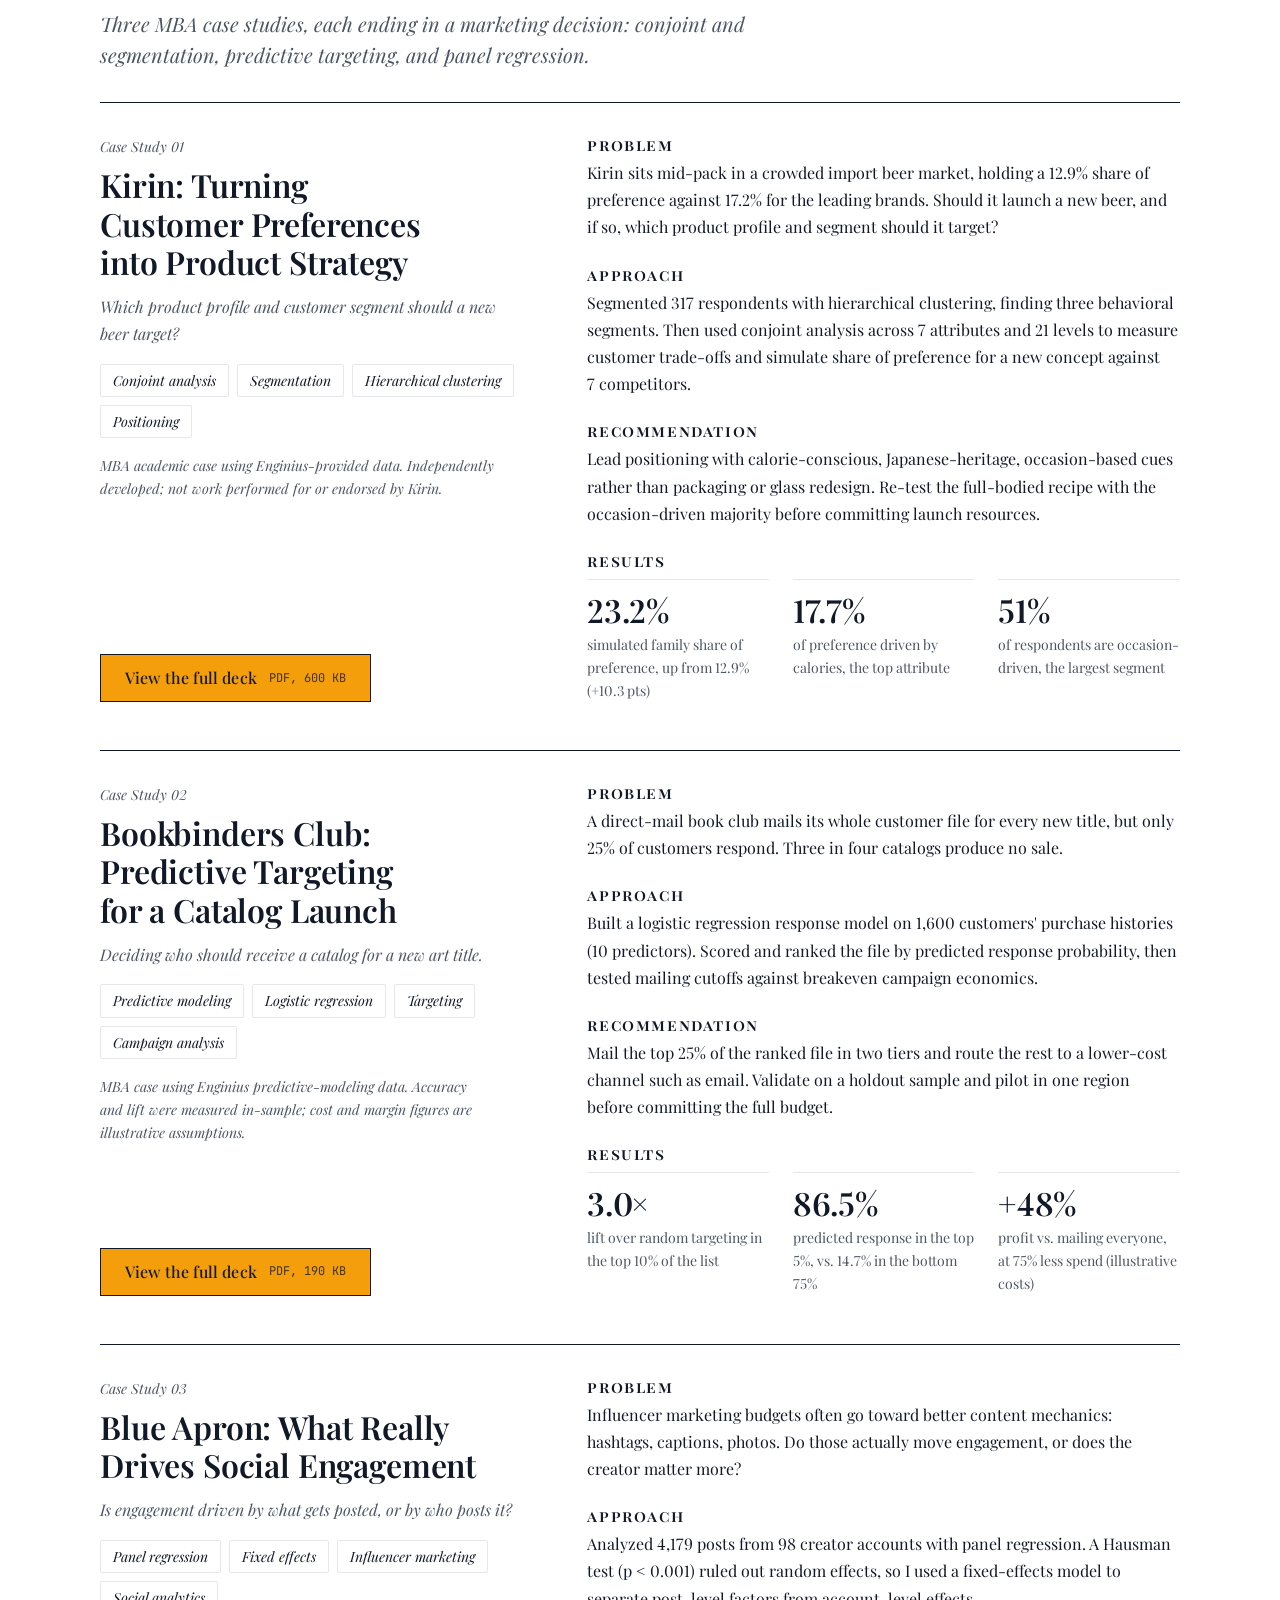
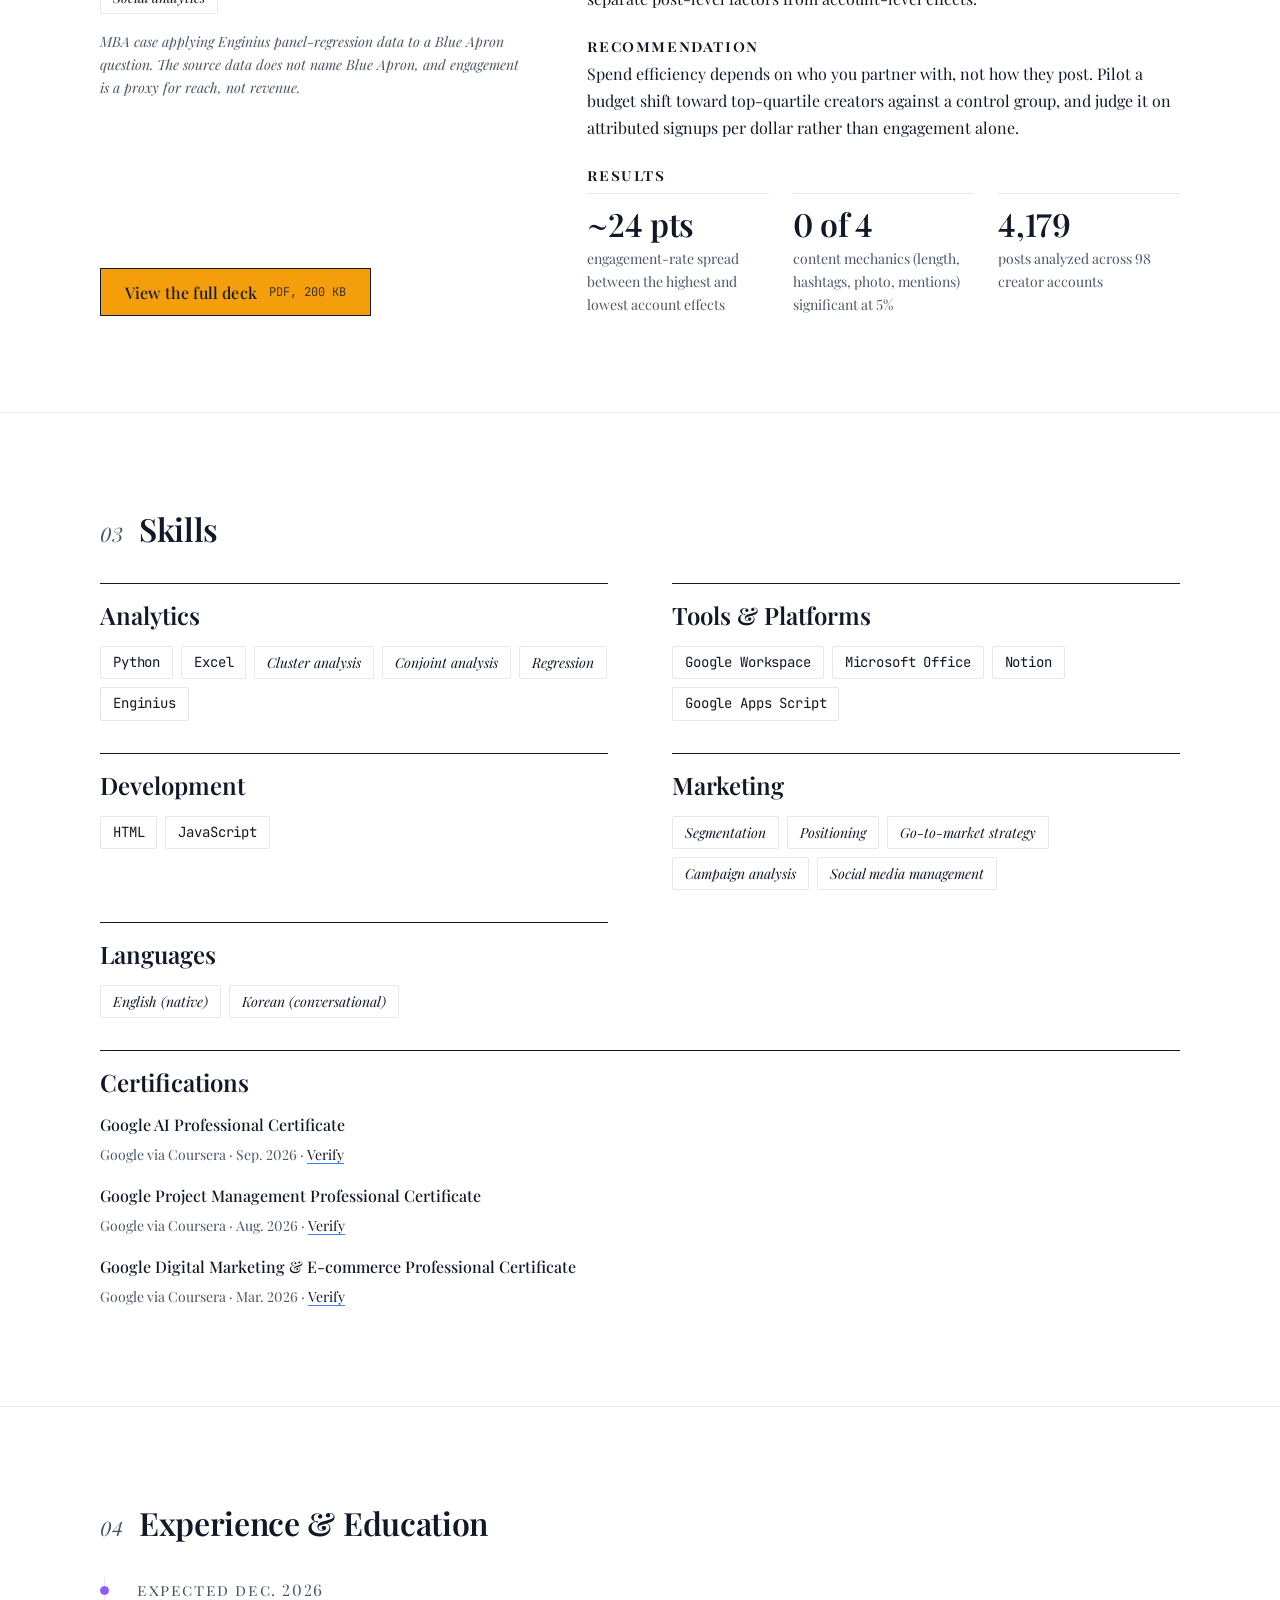
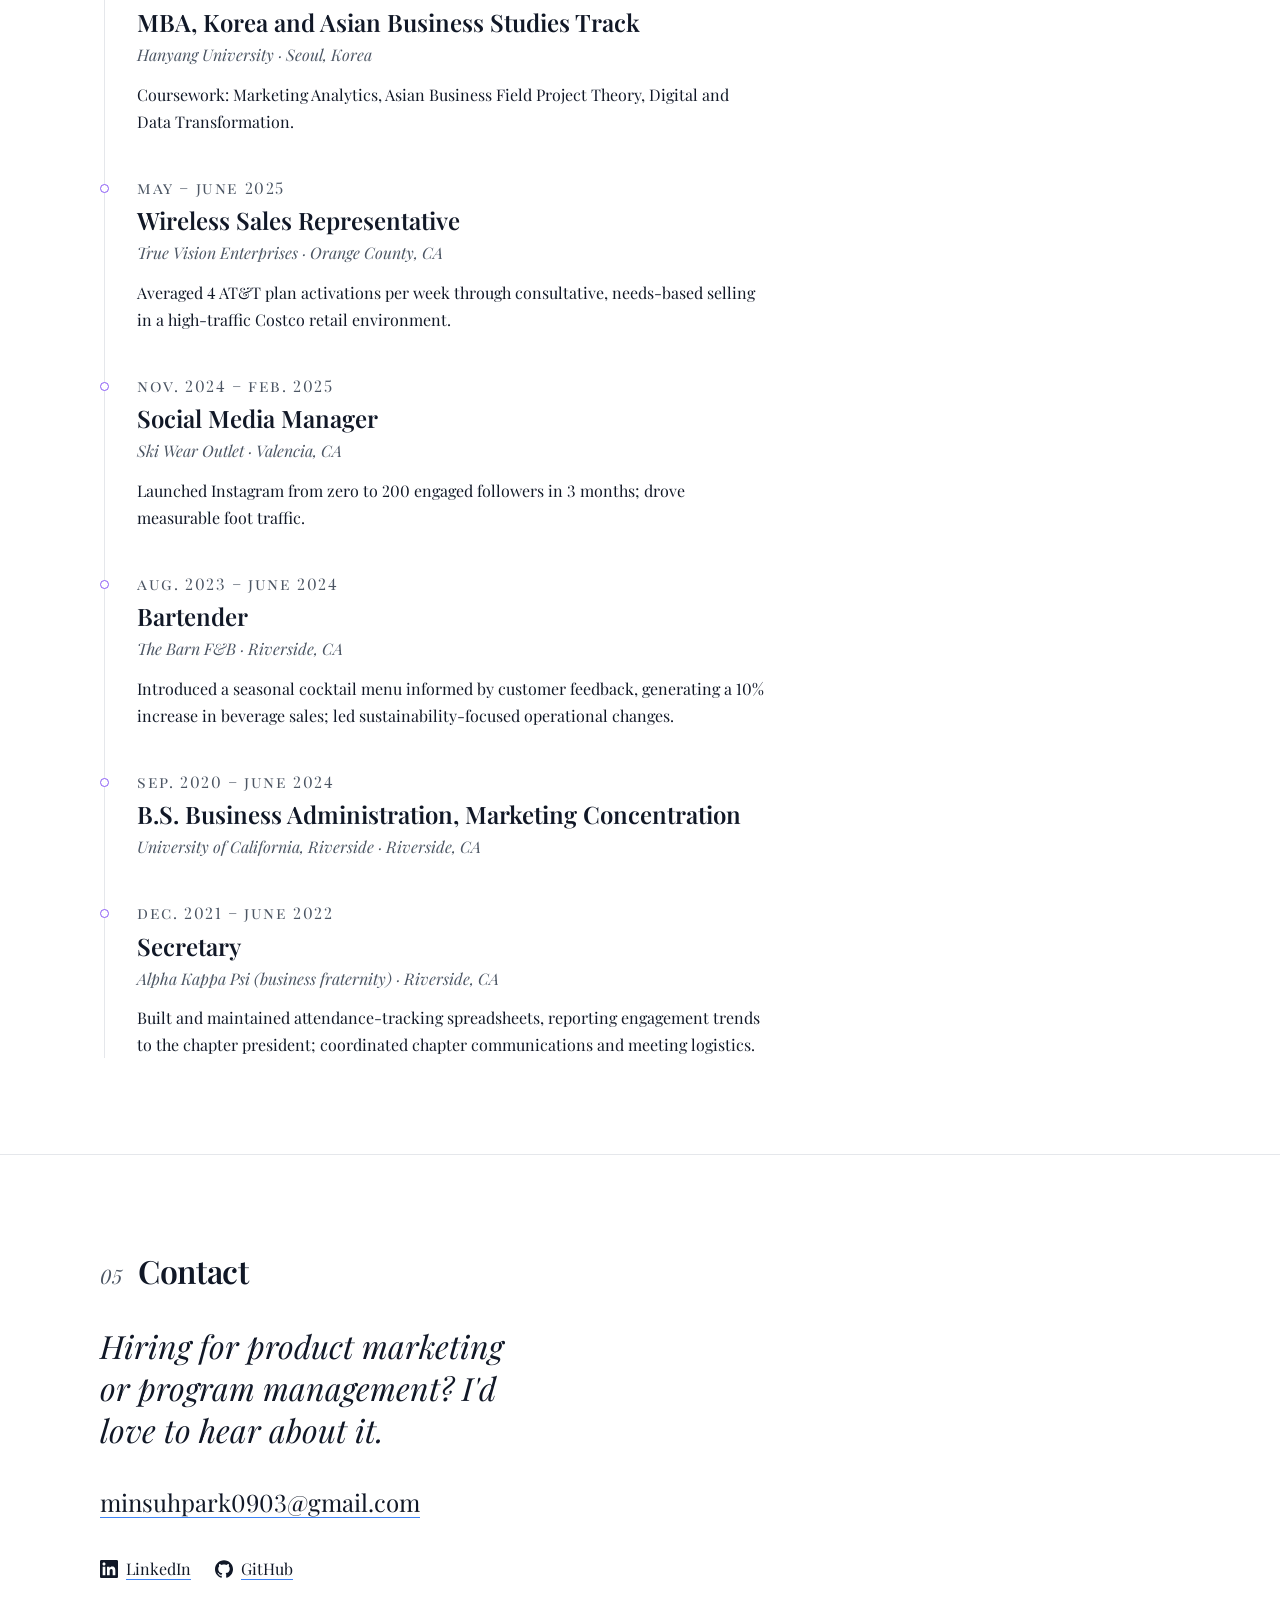
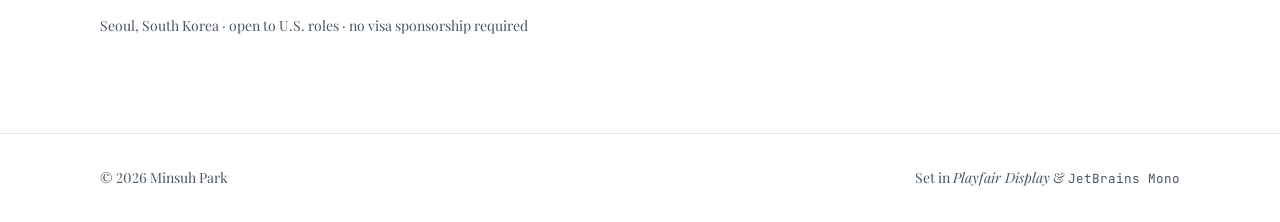
==== commit 6c796ca0: "Add ink outline to "View the full deck" buttons Co-Authored-By: Claude Opus 5.5 <noreply@anthropic.c" ====
--- a/index.html
+++ b/index.html
@@ -38,7 +38,7 @@
   <link rel="stylesheet" href="https://fonts.googleapis.com/css2?family=JetBrains+Mono:wght@400;500&family=Playfair+Display:ital,wght@0,400..900;1,400..900&display=swap">
 
   <!-- TODO: When you change CSS or JS, bump every "?v=" number (here, at the bottom of this file, and in 404.html) so browsers fetch the new files instead of a cached copy. -->
-  <link rel="stylesheet" href="css/styles.css?v=13">
+  <link rel="stylesheet" href="css/styles.css?v=16">
 
   <script type="application/ld+json">
   {
@@ -316,7 +316,7 @@
     </div>
   </footer>
 
-  <script src="js/data.js?v=13"></script>
-  <script src="js/main.js?v=13"></script>
+  <script src="js/data.js?v=16"></script>
+  <script src="js/main.js?v=16"></script>
 </body>
 </html>
--- a/css/styles.css
+++ b/css/styles.css
@@ -650,7 +650,7 @@
 /* Amber fill; hover inverts to ink like the other buttons */
 .btn.project__link {
   background: var(--color-accent);
-  border-color: var(--color-accent);
+  border-color: var(--color-text); /* visible ink outline around the amber fill */
   color: var(--color-text);
 }
 
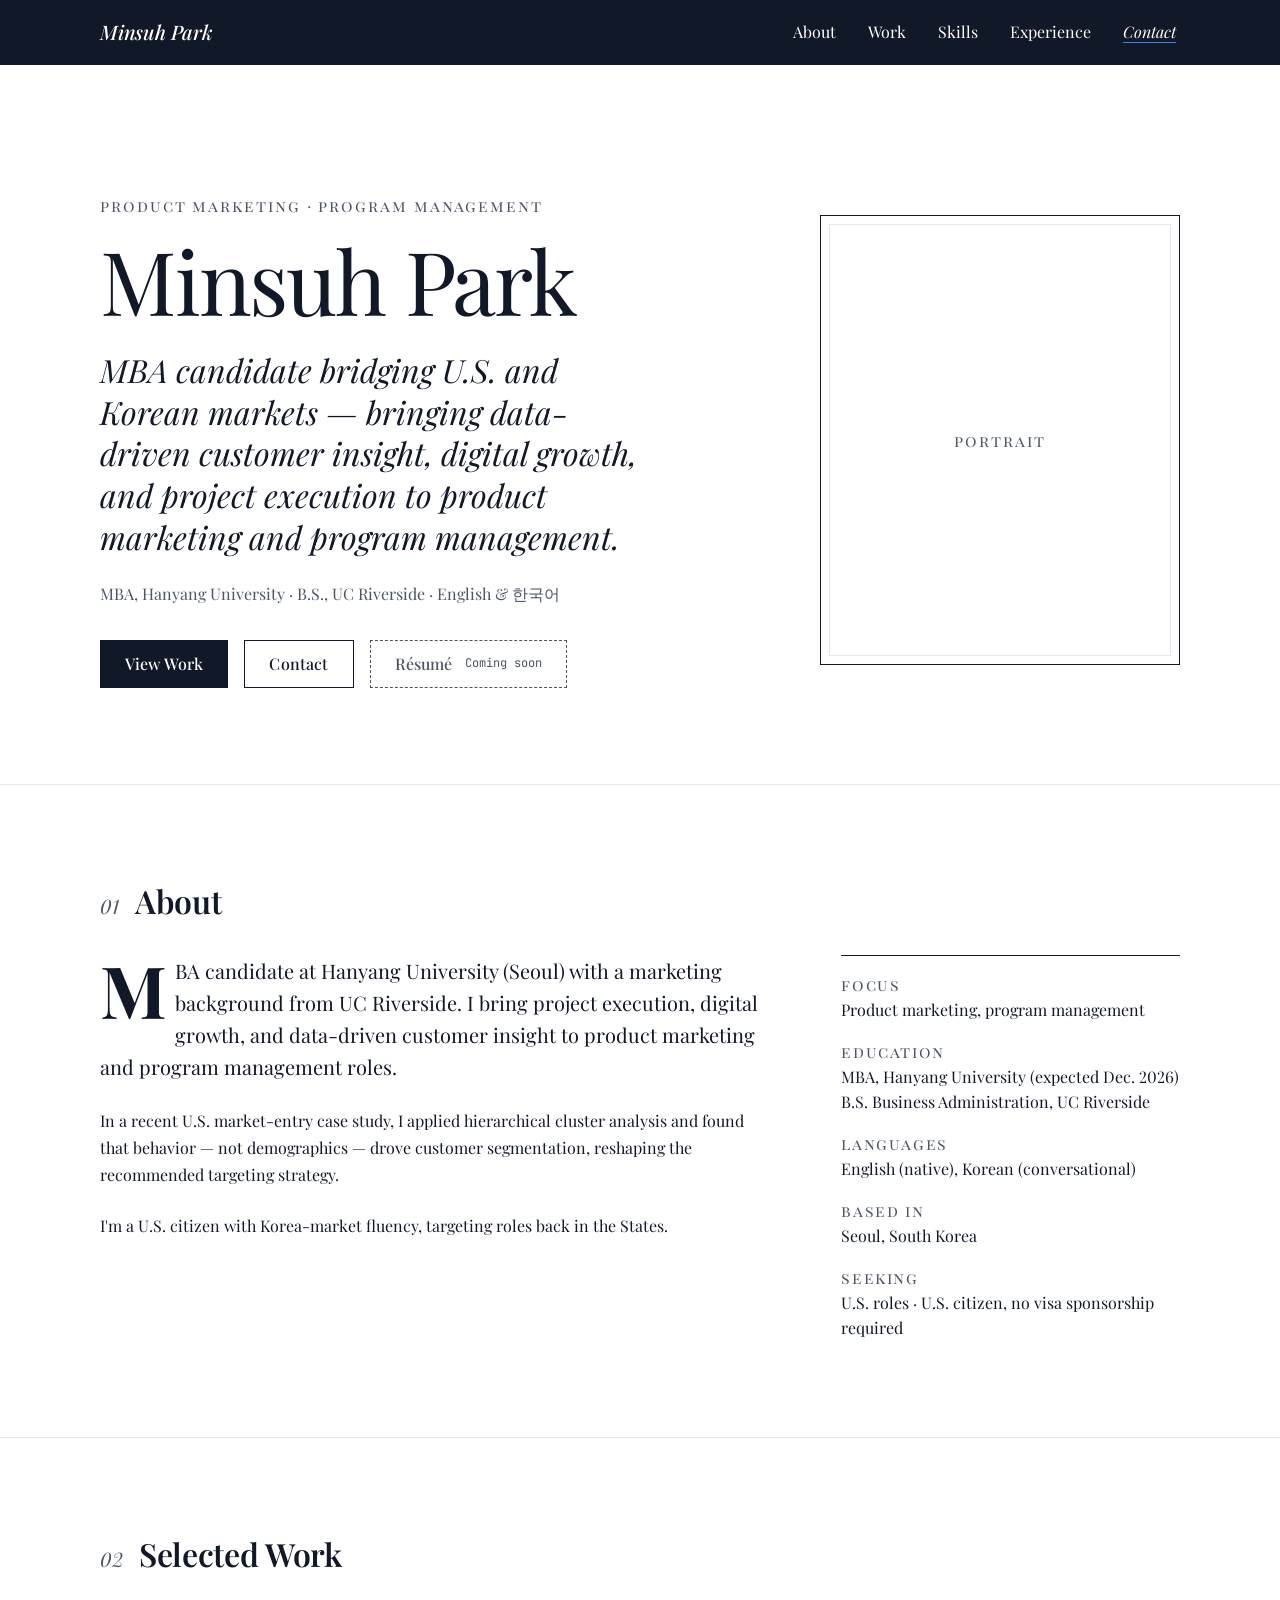
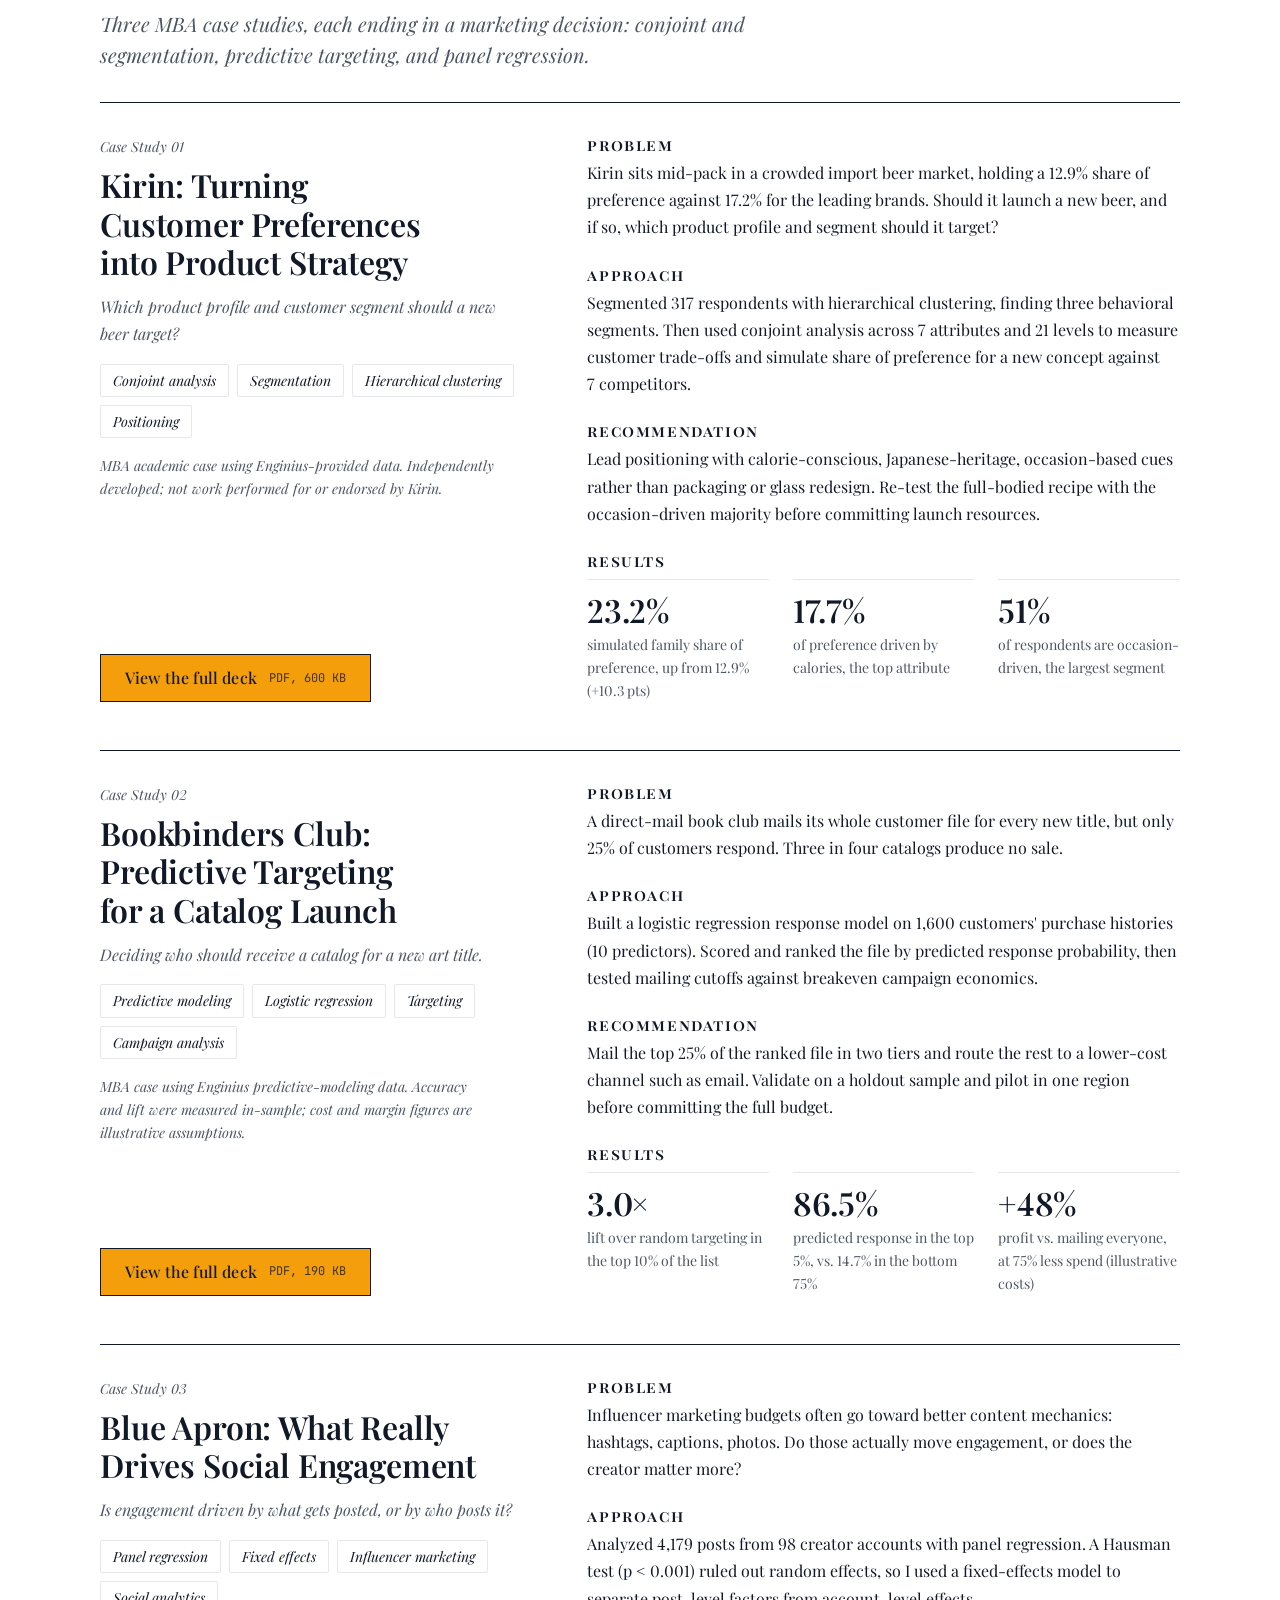
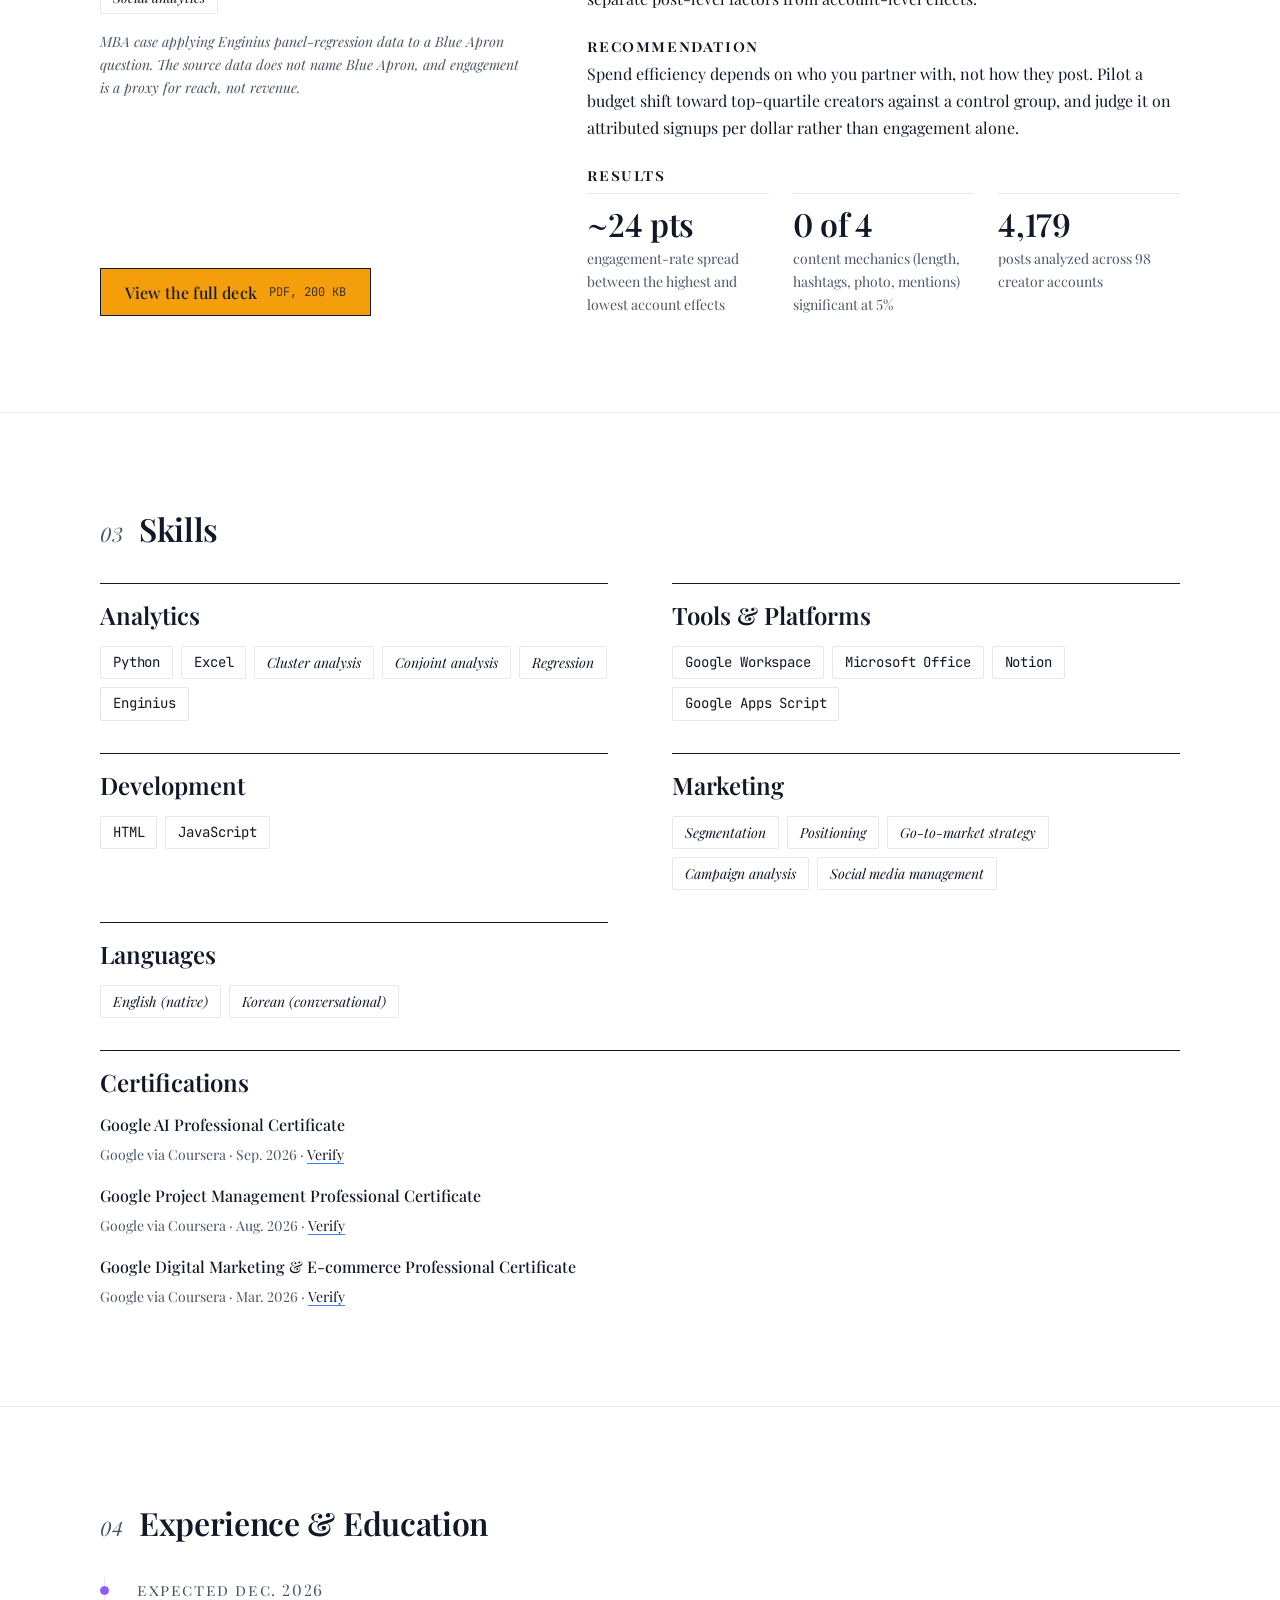
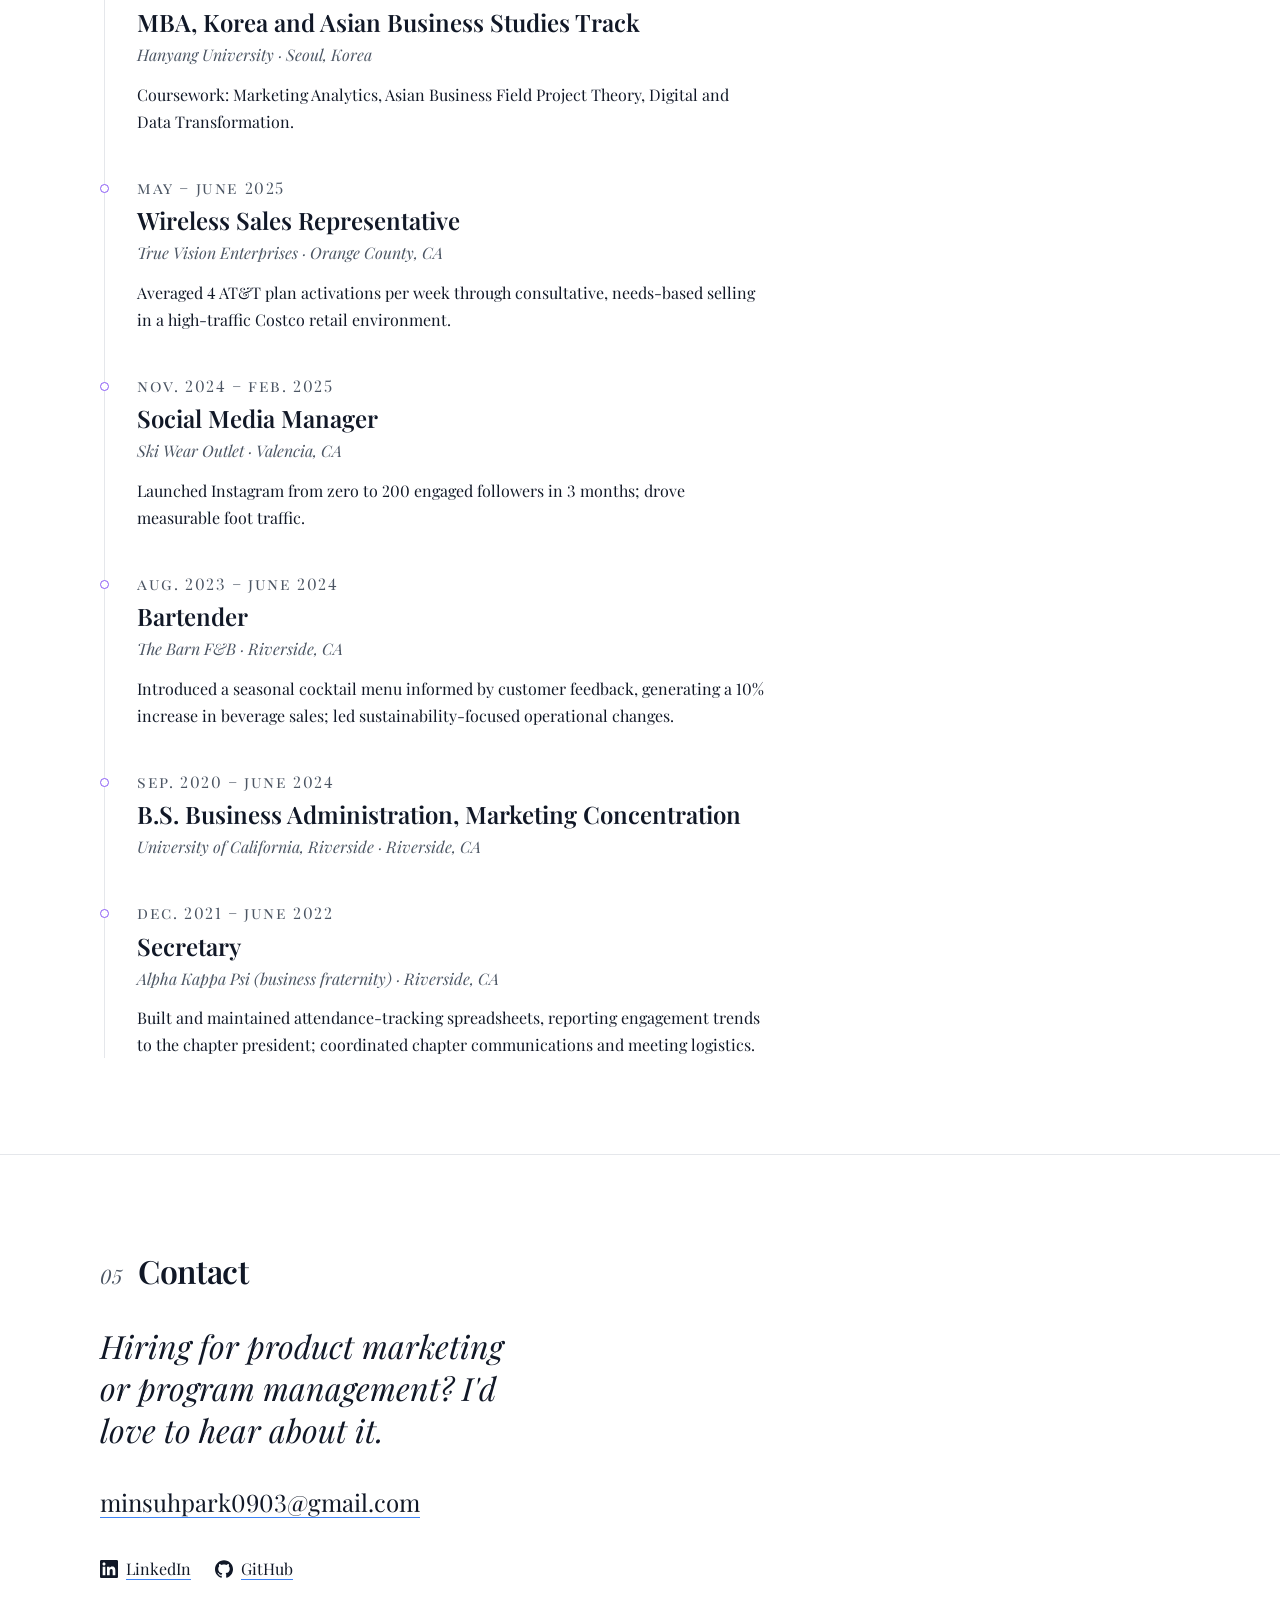
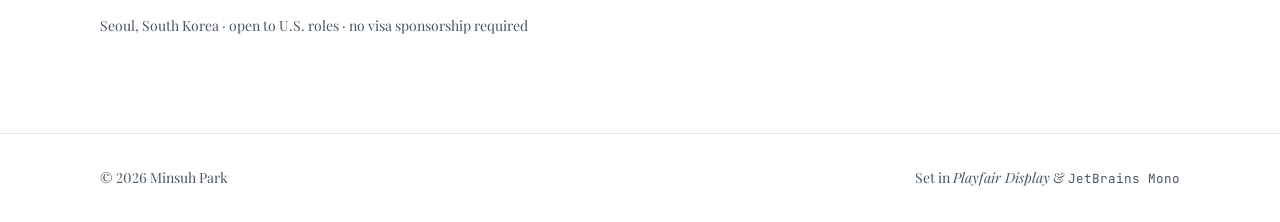
==== commit bd482c94: "Add résumé button placeholder to the hero Dashed, non-interactive "Résumé — Coming soon" button besi" ====
--- a/index.html
+++ b/index.html
@@ -38,7 +38,7 @@
   <link rel="stylesheet" href="https://fonts.googleapis.com/css2?family=JetBrains+Mono:wght@400;500&family=Playfair+Display:ital,wght@0,400..900;1,400..900&display=swap">
 
   <!-- TODO: When you change CSS or JS, bump every "?v=" number (here, at the bottom of this file, and in 404.html) so browsers fetch the new files instead of a cached copy. -->
-  <link rel="stylesheet" href="css/styles.css?v=16">
+  <link rel="stylesheet" href="css/styles.css?v=17">
 
   <script type="application/ld+json">
   {
@@ -99,6 +99,11 @@
           <div class="hero__actions">
             <a class="btn btn--solid" href="#work">View Work</a>
             <a class="btn btn--outline" href="#contact">Contact</a>
+            <!--
+              TODO: Résumé. Save the PDF as assets/Minsuh_Park_Resume.pdf, then replace the <span> below with:
+              <a class="btn btn--outline" href="assets/Minsuh_Park_Resume.pdf" download>Download résumé <span class="btn__meta">PDF</span></a>
+            -->
+            <span class="btn btn--disabled" aria-disabled="true">Résumé <span class="btn__meta">Coming soon</span></span>
           </div>
         </div>
 
@@ -316,7 +321,7 @@
     </div>
   </footer>
 
-  <script src="js/data.js?v=16"></script>
-  <script src="js/main.js?v=16"></script>
+  <script src="js/data.js?v=17"></script>
+  <script src="js/main.js?v=17"></script>
 </body>
 </html>
--- a/css/styles.css
+++ b/css/styles.css
@@ -350,6 +350,28 @@
   transform: translateY(1px);
 }
 
+/* Small mono label inside a button, e.g. "PDF" or "Coming soon" */
+.btn__meta {
+  margin-left: var(--space-3);
+  font-family: var(--font-mono);
+  font-size: var(--text-12);
+  font-weight: 400;
+  letter-spacing: 0;
+}
+
+/* Placeholder button: not a link, no hover or press effect */
+.btn--disabled {
+  color: var(--color-muted);
+  border-color: var(--color-muted);
+  border-style: dashed;
+  background: transparent;
+  cursor: default;
+}
+
+.btn--disabled:active {
+  transform: none;
+}
+
 .btn:focus-visible {
   outline-offset: 4px;
 }
